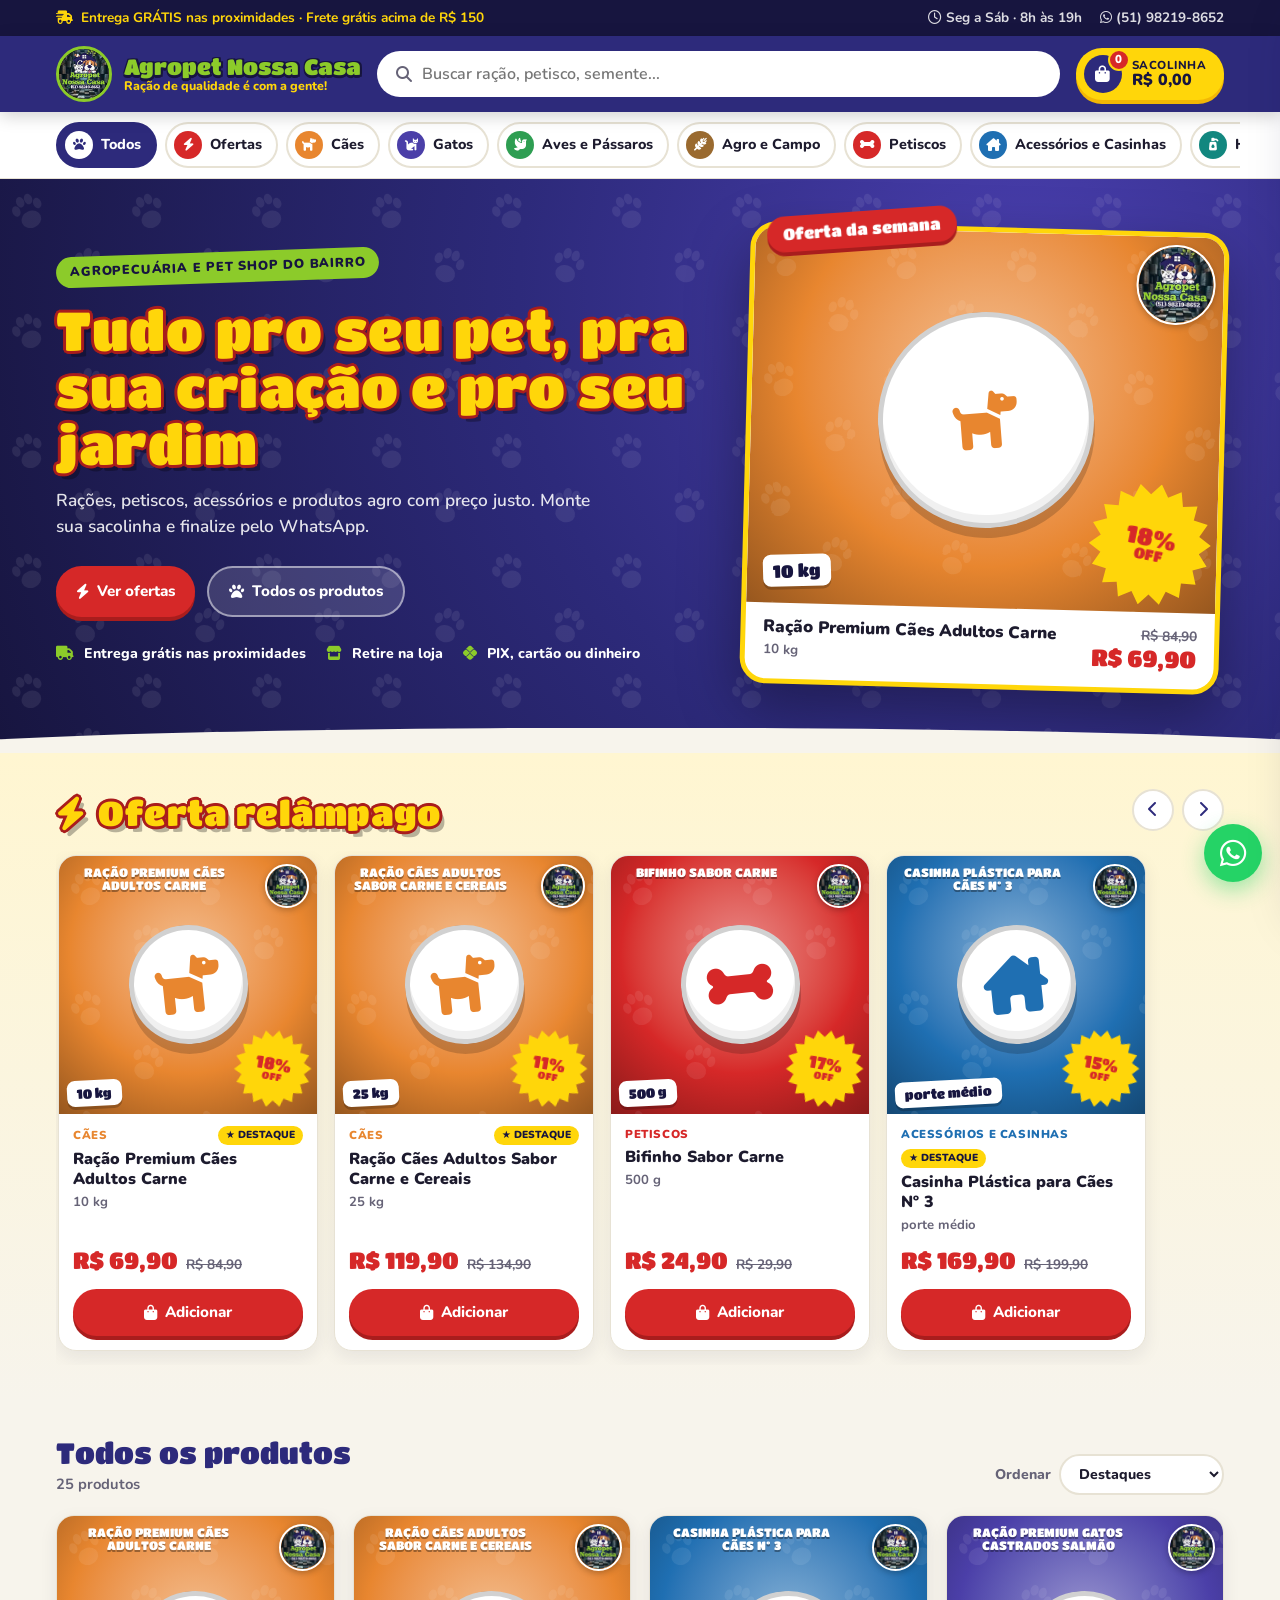
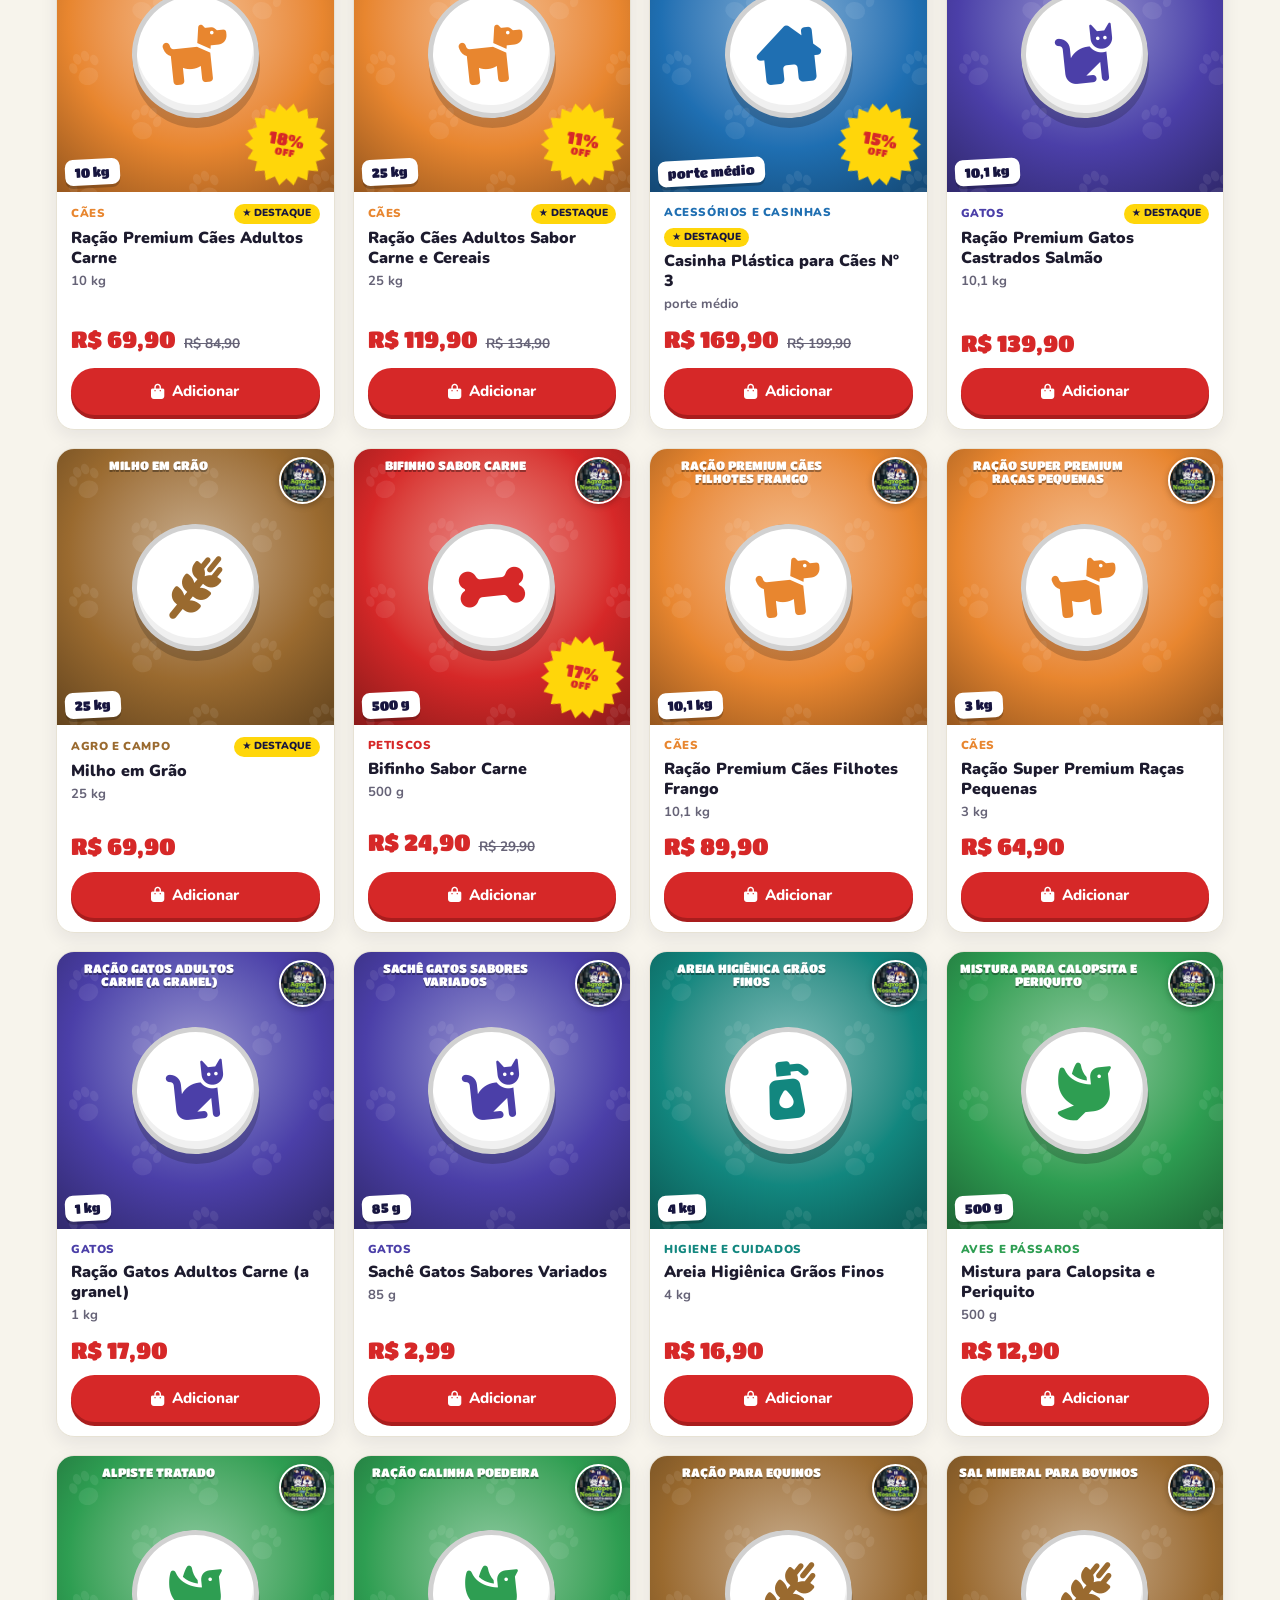
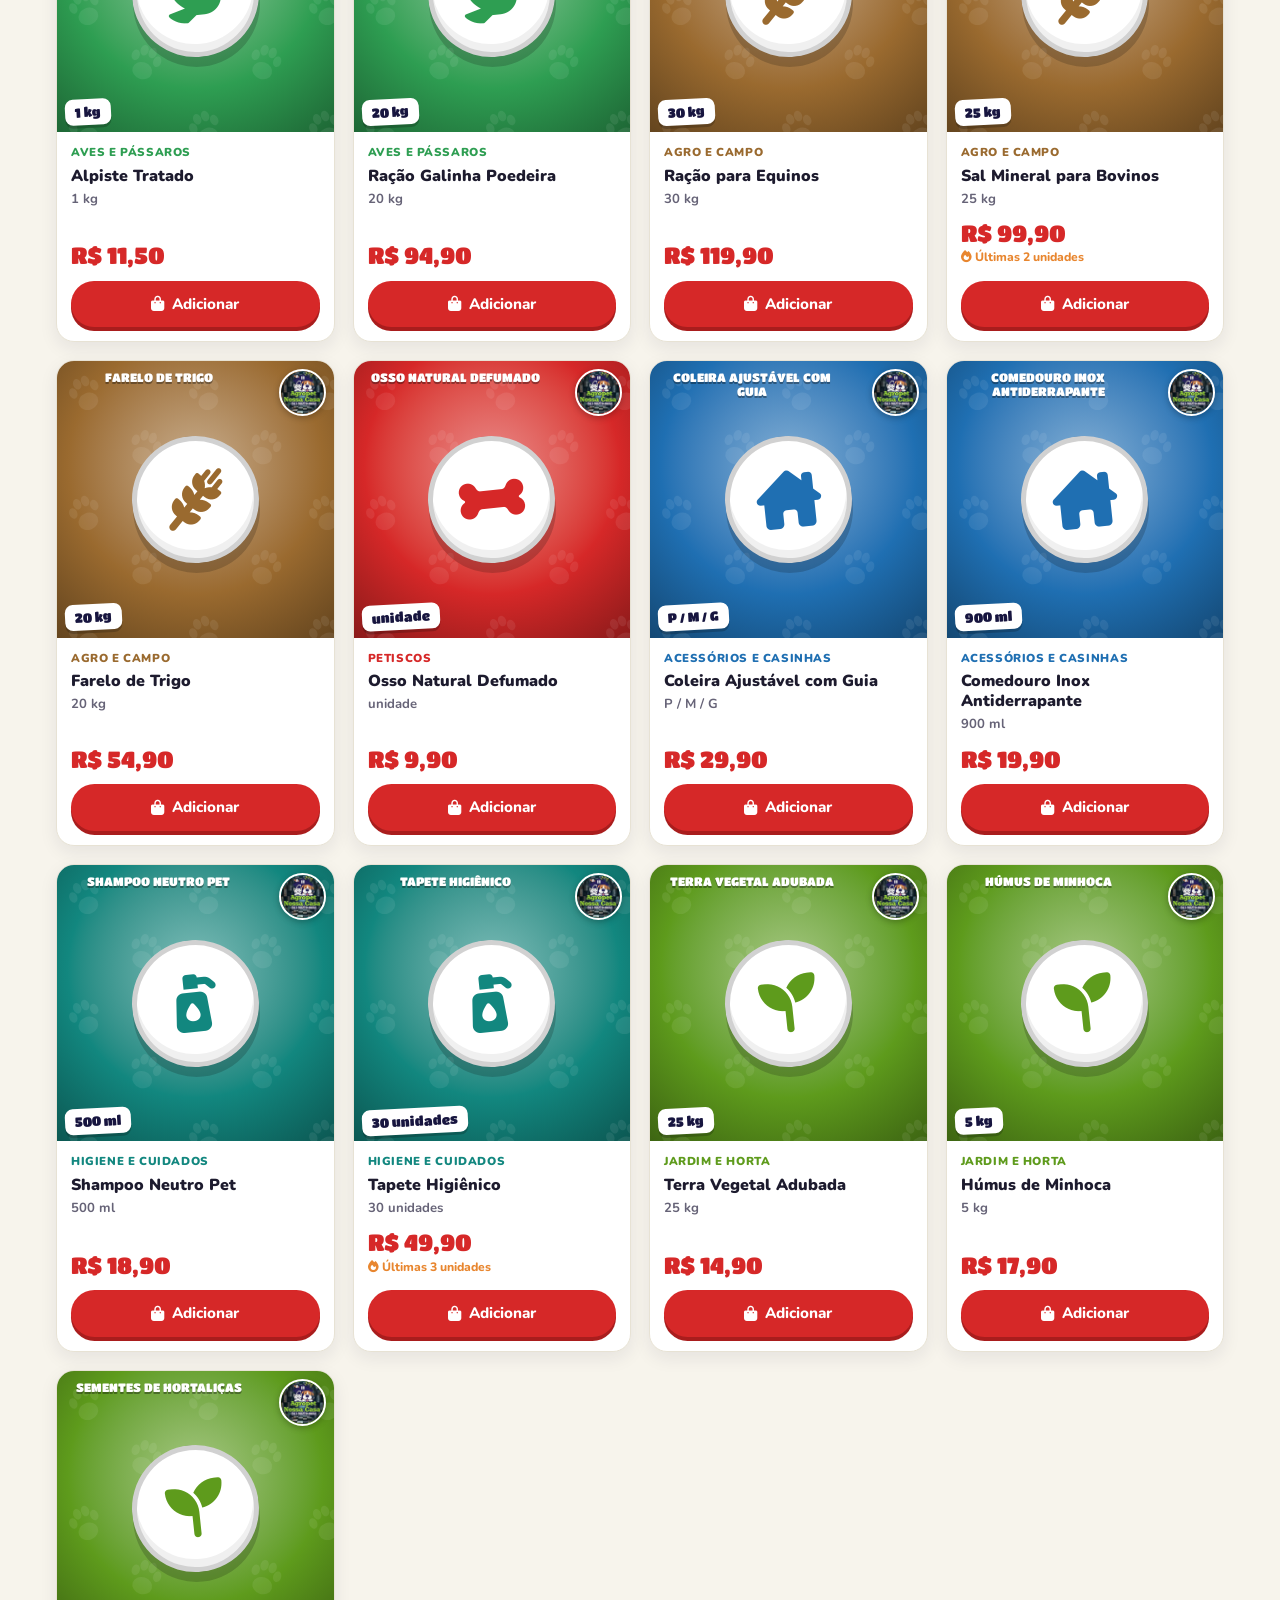
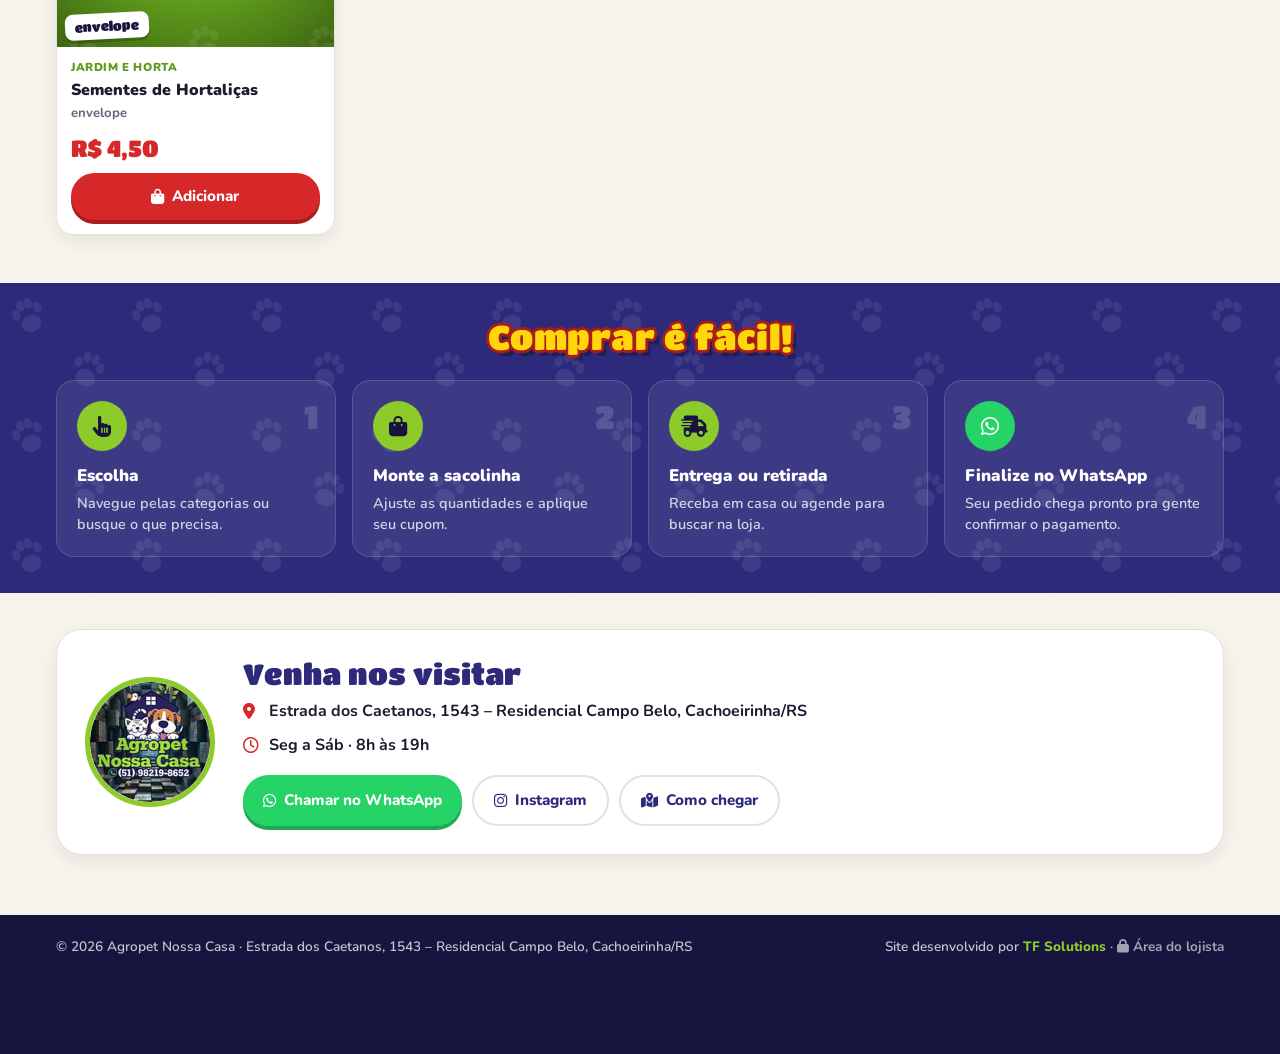
==== index.html @ 047bada5 "Catálogo Agropet Nossa Casa" ====
<!DOCTYPE html>
<html lang="pt-BR">

<head>
    <meta charset="UTF-8" />
    <meta name="viewport" content="width=device-width, initial-scale=1.0" />
    <meta name="description" content="Agropet Nossa Casa — rações, petiscos, acessórios, produtos agro e jardim em Cachoeirinha/RS. Monte sua sacolinha e finalize pelo WhatsApp." />
    <meta name="theme-color" content="#2D2A7B" />
    <title>Agropet Nossa Casa</title>
    <link rel="icon" href="assets/logo-agropet.webp" type="image/webp" />
    <link rel="preconnect" href="https://fonts.googleapis.com">
    <link rel="preconnect" href="https://fonts.gstatic.com" crossorigin>
    <link href="https://fonts.googleapis.com/css2?family=Titan+One&family=Nunito:wght@400;600;700;800;900&display=swap" rel="stylesheet">
    <link rel="stylesheet" href="https://cdnjs.cloudflare.com/ajax/libs/font-awesome/6.5.1/css/all.min.css">
    <link rel="stylesheet" href="style.css" />
</head>

<body>
    <!-- Faixa de aviso (editável no painel) -->
    <div class="topbar">
        <div class="container topbar-inner">
            <span class="topbar-aviso"><i class="fa-solid fa-truck-fast" aria-hidden="true"></i> <span id="aviso-topo"></span></span>
            <span class="topbar-info">
                <span><i class="fa-regular fa-clock" aria-hidden="true"></i> <span id="horario-topo"></span></span>
                <a id="whats-topo" href="#" target="_blank" rel="noopener"><i class="fa-brands fa-whatsapp" aria-hidden="true"></i> <span id="telefone-topo"></span></a>
            </span>
        </div>
    </div>

    <header class="header">
        <div class="container header-inner">
            <a href="#inicio" class="marca" aria-label="Início">
                <img id="logo-img" src="assets/logo-agropet.webp" alt="Agropet Nossa Casa" width="56" height="56">
                <span class="marca-texto">
                    <strong id="nome-loja">Agropet Nossa Casa</strong>
                    <small id="slogan-loja"></small>
                </span>
            </a>

            <label class="busca" role="search">
                <i class="fa-solid fa-magnifying-glass" aria-hidden="true"></i>
                <input id="busca-input" type="search" placeholder="Buscar ração, petisco, semente..." aria-label="Buscar produto" autocomplete="off">
            </label>

            <button class="btn-sacolinha" id="btn-abrir-sacolinha" type="button" aria-label="Abrir sacolinha">
                <span class="btn-sacolinha-icone">
                    <i class="fa-solid fa-bag-shopping" aria-hidden="true"></i>
                    <span class="badge" id="badge-sacolinha">0</span>
                </span>
                <span class="btn-sacolinha-texto">
                    <small>Sacolinha</small>
                    <strong id="total-header">R$ 0,00</strong>
                </span>
            </button>
        </div>
    </header>

    <nav class="categorias" aria-label="Categorias">
        <div class="container categorias-inner" id="categorias-bar"></div>
    </nav>

    <main>
        <!-- HERO no estilo das postagens -->
        <section class="hero" id="inicio">
            <div class="container hero-inner">
                <div class="hero-texto">
                    <span class="hero-tag" id="hero-tag"></span>
                    <h1 class="titulo-post" id="hero-titulo"></h1>
                    <p class="hero-sub" id="hero-sub"></p>
                    <div class="hero-botoes">
                        <a href="#ofertas" class="btn btn-vermelho"><i class="fa-solid fa-bolt" aria-hidden="true"></i> Ver ofertas</a>
                        <a href="#produtos" class="btn btn-claro"><i class="fa-solid fa-paw" aria-hidden="true"></i> Todos os produtos</a>
                    </div>
                    <ul class="hero-selos">
                        <li><i class="fa-solid fa-truck" aria-hidden="true"></i> Entrega grátis nas proximidades</li>
                        <li><i class="fa-solid fa-store" aria-hidden="true"></i> Retire na loja</li>
                        <li><i class="fa-brands fa-pix" aria-hidden="true"></i> PIX, cartão ou dinheiro</li>
                    </ul>
                </div>
                <div class="hero-destaque" id="hero-destaque"><!-- oferta da semana --></div>
            </div>
        </section>

        <!-- OFERTAS -->
        <section class="secao secao-ofertas" id="ofertas" hidden>
            <div class="container">
                <div class="secao-topo">
                    <h2 class="titulo-post titulo-post--sm"><i class="fa-solid fa-bolt" aria-hidden="true"></i> Oferta relâmpago</h2>
                    <div class="carrossel-setas">
                        <button type="button" class="seta" data-dir="-1" aria-label="Anterior"><i class="fa-solid fa-chevron-left"></i></button>
                        <button type="button" class="seta" data-dir="1" aria-label="Próximo"><i class="fa-solid fa-chevron-right"></i></button>
                    </div>
                </div>
                <div class="carrossel" id="carrossel-ofertas"></div>
            </div>
        </section>

        <!-- PRODUTOS -->
        <section class="secao" id="produtos">
            <div class="container">
                <div class="secao-topo">
                    <div>
                        <h2 class="secao-titulo" id="titulo-lista">Todos os produtos</h2>
                        <p class="secao-sub" id="contador-produtos"></p>
                    </div>
                    <label class="ordenar">
                        <span>Ordenar</span>
                        <select id="ordenar-select">
                            <option value="destaque">Destaques</option>
                            <option value="menor">Menor preço</option>
                            <option value="maior">Maior preço</option>
                            <option value="ofertas">Ofertas primeiro</option>
                            <option value="nome">Nome (A-Z)</option>
                        </select>
                    </label>
                </div>
                <div class="grade-produtos" id="grade-produtos"></div>
            </div>
        </section>

        <!-- COMO COMPRAR -->
        <section class="secao secao-como">
            <div class="container">
                <h2 class="titulo-post titulo-post--sm titulo-centro">Comprar é fácil!</h2>
                <ol class="passos">
                    <li><span class="passo-icone"><i class="fa-solid fa-hand-pointer"></i></span><strong>Escolha</strong><p>Navegue pelas categorias ou busque o que precisa.</p></li>
                    <li><span class="passo-icone"><i class="fa-solid fa-bag-shopping"></i></span><strong>Monte a sacolinha</strong><p>Ajuste as quantidades e aplique seu cupom.</p></li>
                    <li><span class="passo-icone"><i class="fa-solid fa-truck-fast"></i></span><strong>Entrega ou retirada</strong><p>Receba em casa ou agende para buscar na loja.</p></li>
                    <li><span class="passo-icone passo-icone--whats"><i class="fa-brands fa-whatsapp"></i></span><strong>Finalize no WhatsApp</strong><p>Seu pedido chega pronto pra gente confirmar o pagamento.</p></li>
                </ol>
            </div>
        </section>

        <!-- LOJA / CONTATO -->
        <section class="secao secao-loja" id="loja">
            <div class="container loja-inner">
                <div class="loja-card">
                    <img src="assets/logo-agropet.webp" alt="" class="loja-logo" id="loja-logo">
                    <div>
                        <h2 class="secao-titulo">Venha nos visitar</h2>
                        <p class="loja-linha"><i class="fa-solid fa-location-dot"></i> <span id="loja-endereco"></span></p>
                        <p class="loja-linha"><i class="fa-regular fa-clock"></i> <span id="loja-horario"></span></p>
                        <div class="loja-botoes">
                            <a class="btn btn-verde" id="loja-whats" href="#" target="_blank" rel="noopener"><i class="fa-brands fa-whatsapp"></i> Chamar no WhatsApp</a>
                            <a class="btn btn-contorno" id="loja-insta" href="#" target="_blank" rel="noopener"><i class="fa-brands fa-instagram"></i> Instagram</a>
                            <a class="btn btn-contorno" id="loja-mapa" href="#" target="_blank" rel="noopener"><i class="fa-solid fa-map-location-dot"></i> Como chegar</a>
                        </div>
                    </div>
                </div>
            </div>
        </section>
    </main>

    <footer class="rodape">
        <div class="container rodape-inner">
            <p id="rodape-copy"></p>
            <p class="rodape-credito">Site desenvolvido por <a id="credito-tf" href="#" target="_blank" rel="noopener">TF Solutions</a> · <a href="admin.html" class="link-admin"><i class="fa-solid fa-lock"></i> Área do lojista</a></p>
        </div>
    </footer>

    <!-- Botão flutuante do WhatsApp -->
    <a class="whats-flutuante" id="whats-flutuante" href="#" target="_blank" rel="noopener" aria-label="Falar no WhatsApp"><i class="fa-brands fa-whatsapp"></i></a>

    <!-- Barra inferior (celular) -->
    <div class="barra-sacolinha" id="barra-sacolinha" aria-live="polite">
        <div>
            <small id="barra-qtd">0 itens</small>
            <strong id="barra-total">R$ 0,00</strong>
        </div>
        <button type="button" class="btn btn-amarelo" id="barra-abrir"><i class="fa-solid fa-bag-shopping"></i> Ver sacolinha</button>
    </div>

    <!-- Aviso rápido -->
    <div class="toast" id="toast" role="status"></div>

    <!-- ═══════════ SACOLINHA ═══════════ -->
    <div class="fundo-escuro" id="fundo-sacolinha"></div>
    <aside class="sacolinha" id="sacolinha" aria-label="Sacolinha" aria-hidden="true">
        <div class="sacolinha-topo">
            <h3><i class="fa-solid fa-bag-shopping"></i> Minha sacolinha</h3>
            <button type="button" class="btn-fechar" id="btn-fechar-sacolinha" aria-label="Fechar">&times;</button>
        </div>

        <ol class="etapas" id="etapas">
            <li data-etapa="1" class="ativa"><span>1</span><small>Itens</small></li>
            <li data-etapa="2"><span>2</span><small>Entrega</small></li>
            <li data-etapa="3"><span>3</span><small>Pagar</small></li>
            <li data-etapa="4"><span>4</span><small>Dados</small></li>
            <li data-etapa="5"><span>5</span><small>Resumo</small></li>
        </ol>

        <div class="sacolinha-corpo" id="sacolinha-corpo">
            <!-- 1. ITENS -->
            <section class="etapa" data-etapa="1">
                <div id="lista-itens"></div>
                <div class="cupom">
                    <div class="cupom-linha">
                        <input type="text" id="cupom-input" placeholder="Tem cupom de desconto?" autocomplete="off">
                        <button type="button" class="btn btn-indigo btn-sm" id="cupom-btn">Aplicar</button>
                    </div>
                    <p class="cupom-msg" id="cupom-msg"></p>
                </div>
            </section>

            <!-- 2. ENTREGA OU RETIRADA -->
            <section class="etapa" data-etapa="2" hidden>
                <h4 class="etapa-titulo">Como você quer receber?</h4>
                <div class="opcoes-entrega" role="radiogroup">
                    <button type="button" class="opcao-entrega ativa" data-tipo="entrega" role="radio" aria-checked="true">
                        <i class="fa-solid fa-truck-fast"></i><strong>Entrega</strong><small>Levamos até você</small>
                    </button>
                    <button type="button" class="opcao-entrega" data-tipo="retirada" role="radio" aria-checked="false">
                        <i class="fa-solid fa-store"></i><strong>Retirada</strong><small>Busque na loja</small>
                    </button>
                </div>

                <div id="form-entrega">
                    <div class="campo">
                        <label for="ent-bairro">Bairro</label>
                        <select id="ent-bairro"></select>
                        <p class="campo-ajuda" id="ent-taxa-info"></p>
                    </div>
                    <div class="campo-linha">
                        <div class="campo campo--grande">
                            <label for="ent-rua">Rua / Avenida</label>
                            <input type="text" id="ent-rua" placeholder="Ex.: Estrada dos Caetanos" autocomplete="address-line1">
                        </div>
                        <div class="campo">
                            <label for="ent-numero">Número</label>
                            <input type="text" id="ent-numero" placeholder="Nº" inputmode="numeric">
                        </div>
                    </div>
                    <div class="campo">
                        <label for="ent-complemento">Complemento <em>(opcional)</em></label>
                        <input type="text" id="ent-complemento" placeholder="Casa, apto, bloco...">
                    </div>
                    <div class="campo">
                        <label for="ent-referencia">Ponto de referência <em>(opcional)</em></label>
                        <input type="text" id="ent-referencia" placeholder="Ex.: perto do mercado">
                    </div>
                    <div class="aviso aviso--info" id="frete-gratis-info"></div>
                </div>

                <div id="form-retirada" hidden>
                    <div class="aviso aviso--loja">
                        <i class="fa-solid fa-location-dot"></i>
                        <div><strong>Retire em:</strong><br><span id="ret-endereco"></span></div>
                    </div>
                    <div class="campo-linha">
                        <div class="campo campo--grande">
                            <label for="ret-data">Dia</label>
                            <input type="date" id="ret-data">
                        </div>
                        <div class="campo campo--grande">
                            <label for="ret-hora">Horário</label>
                            <select id="ret-hora"></select>
                        </div>
                    </div>
                    <p class="campo-ajuda" id="ret-dias-info"></p>
                </div>
            </section>

            <!-- 3. PAGAMENTO -->
            <section class="etapa" data-etapa="3" hidden>
                <h4 class="etapa-titulo">Como prefere pagar?</h4>
                <div class="opcoes-pagamento" id="opcoes-pagamento"></div>
                <div class="campo" id="troco-campo" hidden>
                    <label for="troco-input">Precisa de troco para quanto?</label>
                    <input type="number" id="troco-input" min="0" step="1" placeholder="Ex.: 100 (deixe vazio se não precisar)">
                </div>
                <div class="aviso aviso--whats">
                    <i class="fa-brands fa-whatsapp"></i>
                    <p id="aviso-pagamento"></p>
                </div>
                <div class="campo">
                    <label for="obs-input">Observações <em>(opcional)</em></label>
                    <textarea id="obs-input" rows="2" placeholder="Ex.: sabor do sachê, tamanho da coleira..."></textarea>
                </div>
            </section>

            <!-- 4. DADOS -->
            <section class="etapa" data-etapa="4" hidden>
                <h4 class="etapa-titulo">Seus dados</h4>
                <div class="campo">
                    <label for="cli-nome">Nome completo</label>
                    <input type="text" id="cli-nome" placeholder="Nome e sobrenome" autocomplete="name">
                </div>
                <div class="campo">
                    <label for="cli-telefone">WhatsApp</label>
                    <input type="tel" id="cli-telefone" placeholder="(51) 99999-9999" maxlength="15" autocomplete="tel">
                </div>
                <p class="campo-ajuda"><i class="fa-solid fa-shield-halved"></i> Usamos seus dados só para confirmar o pedido.</p>
            </section>

            <!-- 5. RESUMO -->
            <section class="etapa" data-etapa="5" hidden>
                <h4 class="etapa-titulo">Confira seu pedido</h4>
                <div id="resumo"></div>
            </section>

            <!-- SUCESSO -->
            <section class="etapa etapa-sucesso" data-etapa="ok" hidden>
                <div class="sucesso">
                    <div class="sucesso-icone"><i class="fa-brands fa-whatsapp"></i></div>
                    <h4>Quase lá!</h4>
                    <p>Abrimos o WhatsApp da loja com o seu pedido. É só <strong>tocar em enviar</strong> na conversa para confirmar o pagamento.</p>
                    <div class="sucesso-codigo"><small>Código do pedido</small><strong id="sucesso-codigo">—</strong></div>
                    <a class="btn btn-verde btn-bloco" id="sucesso-whats" href="#" target="_blank" rel="noopener"><i class="fa-brands fa-whatsapp"></i> Abrir o WhatsApp de novo</a>
                    <button type="button" class="btn btn-contorno btn-bloco" id="btn-novo-pedido">Fazer outro pedido</button>
                </div>
            </section>
        </div>

        <div class="sacolinha-rodape" id="sacolinha-rodape">
            <div class="totais" id="totais">
                <div class="linha"><span>Subtotal</span><span id="t-subtotal">R$ 0,00</span></div>
                <div class="linha linha-desconto" id="t-desconto-linha" hidden><span>Desconto</span><span id="t-desconto">- R$ 0,00</span></div>
                <div class="linha" id="t-entrega-linha" hidden><span>Entrega</span><span id="t-entrega">—</span></div>
                <div class="linha linha-total"><span>Total</span><span id="t-total">R$ 0,00</span></div>
            </div>
            <div class="nav-etapas">
                <button type="button" class="btn btn-contorno" id="btn-voltar" hidden><i class="fa-solid fa-arrow-left"></i> Voltar</button>
                <button type="button" class="btn btn-vermelho btn-cresce" id="btn-avancar">Continuar <i class="fa-solid fa-arrow-right"></i></button>
                <button type="button" class="btn btn-verde btn-cresce" id="btn-finalizar" hidden><i class="fa-brands fa-whatsapp"></i> Finalizar no WhatsApp</button>
            </div>
        </div>
    </aside>

    <!-- ═══════════ DETALHE DO PRODUTO ═══════════ -->
    <div class="fundo-escuro" id="fundo-detalhe"></div>
    <div class="modal-detalhe" id="modal-detalhe" role="dialog" aria-modal="true" aria-labelledby="det-nome" hidden>
        <button type="button" class="btn-fechar btn-fechar--flutuante" id="btn-fechar-detalhe" aria-label="Fechar">&times;</button>
        <div class="det-arte" id="det-arte"></div>
        <div class="det-info">
            <p class="det-cat" id="det-cat"></p>
            <h3 id="det-nome"></h3>
            <p class="det-unidade" id="det-unidade"></p>
            <p class="det-desc" id="det-desc"></p>
            <p class="det-estoque" id="det-estoque"></p>
            <div class="det-preco" id="det-preco"></div>
            <div class="det-acoes">
                <div class="qtd-seletor">
                    <button type="button" id="det-menos" aria-label="Diminuir">−</button>
                    <span id="det-qtd">1</span>
                    <button type="button" id="det-mais" aria-label="Aumentar">+</button>
                </div>
                <button type="button" class="btn btn-vermelho btn-cresce" id="det-adicionar"><i class="fa-solid fa-bag-shopping"></i> Colocar na sacolinha</button>
            </div>
            <p class="det-codigo" id="det-codigo"></p>
        </div>
    </div>

    <script src="dados.js"></script>
    <script src="script.js"></script>
</body>

</html>
---- style.css ----
/* ─────────────────────────────────────────────────────────────────────────────
   AGROPET NOSSA CASA — VITRINE
   Cores tiradas do logo: casinha índigo, letreiro verde-limão, cachorro
   laranja, e o amarelo/vermelho das artes de oferta do Instagram.
   ───────────────────────────────────────────────────────────────────────────── */
:root {
    --indigo: #2D2A7B;
    --indigo-900: #17153F;
    --indigo-700: #231F63;
    --lime: #8CCB2A;
    --lime-700: #5E9B1C;
    --yellow: #FFD60A;
    --yellow-700: #F2B705;
    --red: #D62828;
    --red-700: #A91D1D;
    --orange: #E8862F;
    --whats: #25D366;
    --whats-700: #1DA851;

    --ink: #1D1B2E;
    --muted: #666377;
    --bg: #F7F4EC;
    --card: #FFFFFF;
    --line: #E7E2D4;

    --radius: 18px;
    --radius-sm: 12px;
    --shadow: 0 6px 18px rgba(23, 21, 63, .08);
    --shadow-lg: 0 18px 50px rgba(23, 21, 63, .22);

    --font-titulo: "Titan One", "Arial Black", system-ui, sans-serif;
    --font: "Nunito", system-ui, -apple-system, "Segoe UI", sans-serif;

    --patinhas: url("data:image/svg+xml;utf8,<svg xmlns='http://www.w3.org/2000/svg' width='120' height='120' viewBox='0 0 120 120'><g fill='white' fill-opacity='0.08'><g transform='translate(28 32) rotate(-22)'><ellipse cx='0' cy='9' rx='10' ry='8.5'/><ellipse cx='-11' cy='-4' rx='4' ry='5.4'/><ellipse cx='-4' cy='-11' rx='4' ry='5.4'/><ellipse cx='4.5' cy='-11' rx='4' ry='5.4'/><ellipse cx='11.5' cy='-4' rx='4' ry='5.4'/></g><g transform='translate(88 86) rotate(18)'><ellipse cx='0' cy='9' rx='10' ry='8.5'/><ellipse cx='-11' cy='-4' rx='4' ry='5.4'/><ellipse cx='-4' cy='-11' rx='4' ry='5.4'/><ellipse cx='4.5' cy='-11' rx='4' ry='5.4'/><ellipse cx='11.5' cy='-4' rx='4' ry='5.4'/></g></g></svg>");
    --estrela: polygon(50.0% 0.0%, 57.1% 9.6%, 67.1% 3.0%, 70.5% 14.5%, 82.1% 11.7%, 81.4% 23.6%, 93.3% 25.0%, 88.5% 36.0%, 99.2% 41.3%, 91.0% 50.0%, 99.2% 58.7%, 88.5% 64.0%, 93.3% 75.0%, 81.4% 76.4%, 82.1% 88.3%, 70.5% 85.5%, 67.1% 97.0%, 57.1% 90.4%, 50.0% 100.0%, 42.9% 90.4%, 32.9% 97.0%, 29.5% 85.5%, 17.9% 88.3%, 18.6% 76.4%, 6.7% 75.0%, 11.5% 64.0%, 0.8% 58.7%, 9.0% 50.0%, 0.8% 41.3%, 11.5% 36.0%, 6.7% 25.0%, 18.6% 23.6%, 17.9% 11.7%, 29.5% 14.5%, 32.9% 3.0%, 42.9% 9.6%);
}

* { box-sizing: border-box; margin: 0; padding: 0; }
html { scroll-behavior: smooth; scroll-padding-top: 150px; }
body {
    font-family: var(--font);
    color: var(--ink);
    background: var(--bg);
    line-height: 1.5;
    -webkit-font-smoothing: antialiased;
    overflow-x: hidden;
}
body.travado { overflow: hidden; }
img { max-width: 100%; display: block; }
a { color: inherit; }
button, input, select, textarea { font: inherit; color: inherit; }
button { cursor: pointer; }
[hidden] { display: none !important; }
:focus-visible { outline: 3px solid var(--yellow); outline-offset: 2px; }

.container { width: 100%; max-width: 1200px; margin: 0 auto; padding: 0 16px; }

/* ─── TÍTULO NO ESTILO DAS POSTAGENS ─────────────────────────────────────── */
.titulo-post {
    font-family: var(--font-titulo);
    font-weight: 400;
    color: var(--yellow);
    letter-spacing: .5px;
    line-height: 1.05;
    text-shadow:
        -2px -2px 0 var(--red-700), 2px -2px 0 var(--red-700),
        -2px 2px 0 var(--red-700), 2px 2px 0 var(--red-700),
        0 3px 0 var(--red-700), 3px 0 0 var(--red-700), -3px 0 0 var(--red-700), 0 -3px 0 var(--red-700),
        5px 6px 0 rgba(0, 0, 0, .28);
}
.titulo-post--sm { font-size: clamp(1.5rem, 3.2vw, 2.1rem); }
.titulo-post i { margin-right: 4px; }
.titulo-centro { text-align: center; }

/* ─── BOTÕES ─────────────────────────────────────────────────────────────── */
.btn {
    display: inline-flex; align-items: center; justify-content: center; gap: 8px;
    border: 0; border-radius: 999px;
    padding: 12px 20px;
    font-weight: 800; font-size: .95rem; text-decoration: none;
    transition: transform .15s ease, box-shadow .15s ease, background .15s ease;
    white-space: nowrap;
}
.btn:active { transform: scale(.97); }
.btn:disabled { opacity: .5; cursor: not-allowed; }
.btn-sm { padding: 9px 14px; font-size: .88rem; }
.btn-bloco { width: 100%; }
.btn-cresce { flex: 1; }
.btn-vermelho { background: var(--red); color: #fff; box-shadow: 0 4px 0 var(--red-700); }
.btn-vermelho:hover { background: #E23434; }
.btn-verde { background: var(--whats); color: #fff; box-shadow: 0 4px 0 var(--whats-700); }
.btn-verde:hover { background: #2FE072; }
.btn-amarelo { background: var(--yellow); color: var(--indigo-900); box-shadow: 0 4px 0 var(--yellow-700); }
.btn-indigo { background: var(--indigo); color: #fff; }
.btn-claro { background: rgba(255, 255, 255, .14); color: #fff; border: 2px solid rgba(255, 255, 255, .5); }
.btn-claro:hover { background: rgba(255, 255, 255, .24); }
.btn-contorno { background: #fff; color: var(--indigo); border: 2px solid var(--line); }
.btn-contorno:hover { border-color: var(--indigo); }

/* ─── TOPBAR ─────────────────────────────────────────────────────────────── */
.topbar { background: var(--indigo-900); color: #fff; font-size: .85rem; font-weight: 700; }
.topbar-inner { display: flex; align-items: center; justify-content: space-between; gap: 12px; min-height: 36px; }
.topbar-aviso { color: var(--yellow); }
.topbar-aviso i { margin-right: 4px; }
.topbar-info { display: flex; gap: 18px; color: rgba(255, 255, 255, .85); }
.topbar-info a { text-decoration: none; }
.topbar-info a:hover { color: var(--lime); }

/* ─── HEADER ─────────────────────────────────────────────────────────────── */
.header { background: var(--indigo); position: sticky; top: 0; z-index: 40; box-shadow: 0 4px 16px rgba(0, 0, 0, .18); }
.header-inner { display: flex; align-items: center; gap: 16px; min-height: 76px; }
.marca { display: flex; align-items: center; gap: 12px; text-decoration: none; flex-shrink: 0; }
.marca img { width: 56px; height: 56px; border-radius: 50%; border: 3px solid var(--lime); background: #111; object-fit: cover; }
.marca-texto { display: flex; flex-direction: column; line-height: 1.1; }
.marca-texto strong {
    font-family: var(--font-titulo); font-weight: 400; font-size: 1.35rem; color: var(--lime);
    text-shadow: -1.5px -1.5px 0 var(--indigo-900), 1.5px -1.5px 0 var(--indigo-900), -1.5px 1.5px 0 var(--indigo-900), 1.5px 1.5px 0 var(--indigo-900), 0 3px 0 var(--indigo-900);
}
.marca-texto small { color: var(--yellow); font-weight: 800; font-size: .78rem; }

.busca {
    flex: 1; display: flex; align-items: center; gap: 10px;
    background: #fff; border-radius: 999px; padding: 0 16px; height: 46px;
    border: 3px solid transparent; transition: border-color .15s;
}
.busca:focus-within { border-color: var(--lime); }
.busca i { color: var(--muted); }
.busca input { border: 0; outline: 0; flex: 1; min-width: 0; background: transparent; font-weight: 600; }

.btn-sacolinha {
    display: flex; align-items: center; gap: 10px;
    background: var(--yellow); color: var(--indigo-900);
    border: 0; border-radius: 999px; padding: 7px 18px 7px 8px;
    box-shadow: 0 4px 0 var(--yellow-700); flex-shrink: 0;
}
.btn-sacolinha:active { transform: translateY(2px); box-shadow: 0 2px 0 var(--yellow-700); }
.btn-sacolinha-icone { position: relative; width: 38px; height: 38px; border-radius: 50%; background: var(--indigo); color: #fff; display: grid; place-items: center; font-size: 1.05rem; }
.badge { position: absolute; top: -6px; right: -8px; background: var(--red); color: #fff; font-size: .72rem; font-weight: 900; min-width: 22px; height: 22px; padding: 0 5px; border-radius: 999px; display: grid; place-items: center; border: 2px solid var(--yellow); }
.badge.pulo { animation: pulo .45s ease; }
@keyframes pulo { 0%, 100% { transform: scale(1); } 40% { transform: scale(1.45); } }
.btn-sacolinha-texto { display: flex; flex-direction: column; line-height: 1.1; text-align: left; }
.btn-sacolinha-texto small { font-weight: 800; font-size: .72rem; text-transform: uppercase; letter-spacing: .5px; }
.btn-sacolinha-texto strong { font-weight: 900; font-size: 1rem; }

/* ─── CATEGORIAS ─────────────────────────────────────────────────────────── */
.categorias { background: #fff; border-bottom: 1px solid var(--line); position: sticky; top: var(--altura-header, 76px); z-index: 30; }
.categorias-inner { display: flex; gap: 8px; overflow-x: auto; padding-top: 10px; padding-bottom: 10px; scrollbar-width: none; }
.categorias-inner::-webkit-scrollbar { display: none; }
.chip {
    --cor: var(--indigo);
    display: inline-flex; align-items: center; gap: 8px; flex-shrink: 0;
    border: 2px solid var(--line); background: #fff; border-radius: 999px;
    padding: 7px 14px 7px 7px; font-weight: 800; font-size: .9rem; color: var(--ink);
    transition: all .15s;
}
.chip-icone { width: 28px; height: 28px; border-radius: 50%; display: grid; place-items: center; background: var(--cor); color: #fff; font-size: .8rem; }
.chip:hover { border-color: var(--cor); }
.chip.ativo { background: var(--cor); border-color: var(--cor); color: #fff; }
.chip.ativo .chip-icone { background: #fff; color: var(--cor); }

/* ─── HERO ───────────────────────────────────────────────────────────────── */
.hero {
    background: var(--patinhas), radial-gradient(circle at 80% 20%, #4A3FB0 0%, var(--indigo) 45%, var(--indigo-900) 100%);
    color: #fff; position: relative; overflow: hidden;
}
.hero::after { content: ""; position: absolute; left: 0; right: 0; bottom: -1px; height: 26px; background: var(--bg); clip-path: ellipse(60% 100% at 50% 100%); }
.hero-inner { display: grid; grid-template-columns: 1.15fr .85fr; gap: 40px; align-items: center; padding-top: 48px; padding-bottom: 64px; }
.hero-tag { display: inline-block; background: var(--lime); color: var(--indigo-900); font-weight: 900; font-size: .8rem; text-transform: uppercase; letter-spacing: .8px; padding: 6px 14px; border-radius: 999px; transform: rotate(-2deg); }
.hero h1 { font-size: clamp(2rem, 5vw, 3.4rem); margin: 18px 0 16px; }
.hero-sub { font-size: 1.08rem; color: rgba(255, 255, 255, .88); max-width: 560px; font-weight: 600; }
.hero-botoes { display: flex; flex-wrap: wrap; gap: 12px; margin-top: 26px; }
.hero-selos { list-style: none; display: flex; flex-wrap: wrap; gap: 10px 20px; margin-top: 26px; font-weight: 800; font-size: .88rem; color: #fff; }
.hero-selos i { color: var(--lime); margin-right: 6px; }

.hero-destaque { position: relative; }
.post-destaque {
    background: #fff; color: var(--ink); border-radius: 26px; overflow: hidden;
    box-shadow: 0 24px 60px rgba(0, 0, 0, .35); transform: rotate(1.5deg);
    border: 5px solid var(--yellow); cursor: pointer; transition: transform .2s;
}
.post-destaque:hover { transform: rotate(0deg) scale(1.01); }
.post-destaque .arte { aspect-ratio: 5 / 4; }
.post-destaque-info { padding: 14px 18px 18px; display: flex; align-items: center; justify-content: space-between; gap: 10px; }
.post-destaque-info h3 { font-size: 1.05rem; font-weight: 900; line-height: 1.2; }
.post-destaque-info small { color: var(--muted); font-weight: 700; }
.post-destaque-rotulo { position: absolute; top: -16px; left: 22px; z-index: 3; background: var(--red); color: #fff; font-family: var(--font-titulo); font-size: 1rem; padding: 6px 16px; border-radius: 999px; transform: rotate(-4deg); box-shadow: 0 4px 0 var(--red-700); }

/* ─── ARTE DO PRODUTO (estilo post) ──────────────────────────────────────── */
.arte {
    --cor: var(--indigo);
    position: relative; overflow: hidden; aspect-ratio: 1 / 1;
    background:
        var(--patinhas),
        radial-gradient(circle at 50% 38%, color-mix(in srgb, var(--cor) 55%, white) 0%, var(--cor) 58%, color-mix(in srgb, var(--cor) 65%, black) 100%);
    display: grid; place-items: center;
}
.arte--foto { background: radial-gradient(circle at 50% 40%, #fff 0%, #F3F0E6 100%); }
.arte--foto img.arte-foto { width: 86%; height: 86%; object-fit: contain; }
.arte-icone {
    width: 46%; aspect-ratio: 1; border-radius: 50%;
    background: #fff; color: var(--cor);
    display: grid; place-items: center;
    font-size: clamp(2.2rem, 7vw, 3.6rem);
    border: 5px solid rgba(0, 0, 0, .18);
    box-shadow: 0 10px 0 rgba(0, 0, 0, .18), inset 0 -8px 0 rgba(0, 0, 0, .06);
    transform: rotate(-6deg);
}
.arte-logo { position: absolute; top: 8px; right: 8px; width: 17%; min-width: 30px; aspect-ratio: 1; border-radius: 50%; border: 2px solid #fff; object-fit: cover; box-shadow: 0 2px 6px rgba(0, 0, 0, .25); }
.arte-unidade {
    position: absolute; left: 8px; bottom: 8px;
    background: #fff; color: var(--indigo-900); font-family: var(--font-titulo); font-size: .82rem;
    padding: 3px 10px; border-radius: 8px; box-shadow: 0 3px 0 rgba(0, 0, 0, .2); transform: rotate(-3deg);
}
.arte-nome {
    position: absolute; left: 10px; right: 30%; top: 10px;
    font-family: var(--font-titulo); color: #fff; font-size: .78rem; line-height: 1.05; text-transform: uppercase;
    text-shadow: 0 2px 0 rgba(0, 0, 0, .35);
    display: -webkit-box; -webkit-line-clamp: 2; -webkit-box-orient: vertical; overflow: hidden;
}
.arte--foto .arte-nome { display: none; }
.estrela {
    position: absolute; right: 6px; bottom: 6px; width: 30%; min-width: 58px; aspect-ratio: 1;
    clip-path: var(--estrela); background: var(--yellow);
    display: grid; place-items: center; text-align: center;
    font-family: var(--font-titulo); color: var(--red); line-height: .95; font-size: clamp(.8rem, 2.2vw, 1.05rem);
    transform: rotate(10deg);
    filter: drop-shadow(0 3px 0 rgba(0, 0, 0, .25));
}
.estrela small { display: block; font-size: .62em; }
.post-destaque .estrela { width: 26%; font-size: 1.5rem; }
.post-destaque .arte-nome { display: none; }
.post-destaque .arte-unidade { font-size: 1.1rem; left: 16px; bottom: 16px; }

/* ─── SEÇÕES ─────────────────────────────────────────────────────────────── */
.secao { padding: 36px 0; }
.secao-topo { display: flex; align-items: flex-end; justify-content: space-between; gap: 16px; margin-bottom: 20px; flex-wrap: wrap; }
.secao-titulo { font-family: var(--font-titulo); font-weight: 400; font-size: clamp(1.4rem, 3vw, 1.8rem); color: var(--indigo); line-height: 1.1; }
.secao-sub { color: var(--muted); font-weight: 700; font-size: .92rem; margin-top: 4px; }

.secao-ofertas { background: linear-gradient(180deg, #FFF6D1 0%, var(--bg) 100%); }
.carrossel-setas { display: flex; gap: 8px; }
.seta { width: 42px; height: 42px; border-radius: 50%; border: 2px solid var(--line); background: #fff; color: var(--indigo); }
.seta:hover { border-color: var(--indigo); }
.carrossel { display: grid; grid-auto-flow: column; grid-auto-columns: minmax(230px, 260px); gap: 16px; overflow-x: auto; scroll-snap-type: x mandatory; padding: 4px 2px 14px; scrollbar-width: thin; }
.carrossel > * { scroll-snap-align: start; }

.ordenar { display: flex; align-items: center; gap: 8px; font-weight: 800; font-size: .88rem; color: var(--muted); }
.ordenar select { border: 2px solid var(--line); background: #fff; border-radius: 999px; padding: 8px 14px; font-weight: 800; color: var(--ink); }

/* ─── CARD DE PRODUTO ────────────────────────────────────────────────────── */
.grade-produtos { display: grid; grid-template-columns: repeat(auto-fill, minmax(230px, 1fr)); gap: 18px; }
.card {
    background: var(--card); border-radius: var(--radius); overflow: hidden;
    box-shadow: var(--shadow); display: flex; flex-direction: column;
    border: 1px solid var(--line); transition: transform .2s, box-shadow .2s;
    animation: surgir .35s ease both;
}
@keyframes surgir { from { opacity: 0; transform: translateY(10px); } to { opacity: 1; transform: none; } }
.card:hover { transform: translateY(-4px); box-shadow: var(--shadow-lg); }
.card-arte { cursor: pointer; border: 0; padding: 0; background: none; display: block; width: 100%; }
.card-topo { display: flex; flex-wrap: wrap; align-items: center; justify-content: space-between; gap: 6px; }
.card-selo-destaque { background: var(--yellow); color: var(--indigo-900); font-weight: 900; font-size: .64rem; padding: 2px 8px; border-radius: 999px; text-transform: uppercase; white-space: nowrap; }
.card-info { padding: 12px 14px 14px; display: flex; flex-direction: column; gap: 4px; flex: 1; }
.card-cat { font-size: .72rem; font-weight: 900; text-transform: uppercase; letter-spacing: .6px; }
.card-nome { font-weight: 900; font-size: 1rem; line-height: 1.25; cursor: pointer; }
.card-nome:hover { color: var(--indigo); }
.card-unidade { color: var(--muted); font-weight: 700; font-size: .82rem; }
.card-precos { margin-top: auto; padding-top: 8px; display: flex; align-items: baseline; gap: 8px; flex-wrap: wrap; }
.preco { font-family: var(--font-titulo); color: var(--red); font-size: 1.45rem; line-height: 1; }
.preco-antigo { color: var(--muted); text-decoration: line-through; font-weight: 700; font-size: .85rem; }
.card-estoque { font-size: .76rem; font-weight: 800; color: var(--orange); }
.card-acao { margin-top: 10px; }
.card-acao .btn { width: 100%; }
.card--esgotado .arte { filter: grayscale(.85); opacity: .75; }
.tag-esgotado { display: inline-block; background: var(--ink); color: #fff; font-weight: 900; font-size: .75rem; padding: 3px 10px; border-radius: 999px; }

.qtd-seletor { display: flex; align-items: center; justify-content: space-between; background: var(--indigo); color: #fff; border-radius: 999px; padding: 4px; min-width: 120px; }
.qtd-seletor button { width: 36px; height: 36px; border-radius: 50%; border: 0; background: rgba(255, 255, 255, .16); color: #fff; font-size: 1.2rem; font-weight: 900; }
.qtd-seletor button:hover { background: rgba(255, 255, 255, .28); }
.qtd-seletor span { font-weight: 900; min-width: 28px; text-align: center; }

.vazio { grid-column: 1 / -1; text-align: center; padding: 48px 16px; color: var(--muted); }
.vazio i { font-size: 2.6rem; color: var(--lime-700); margin-bottom: 10px; }
.vazio strong { display: block; color: var(--ink); font-size: 1.1rem; }

/* ─── COMO COMPRAR ───────────────────────────────────────────────────────── */
.secao-como { background: var(--patinhas), var(--indigo); color: #fff; margin-top: 12px; }
.passos { list-style: none; display: grid; grid-template-columns: repeat(4, 1fr); gap: 16px; margin-top: 26px; counter-reset: passo; }
.passos li { background: rgba(255, 255, 255, .08); border: 1px solid rgba(255, 255, 255, .14); border-radius: var(--radius); padding: 20px; position: relative; counter-increment: passo; }
.passos li::before { content: counter(passo); position: absolute; top: 12px; right: 16px; font-family: var(--font-titulo); font-size: 2rem; color: rgba(255, 255, 255, .15); }
.passo-icone { width: 50px; height: 50px; border-radius: 50%; display: grid; place-items: center; background: var(--lime); color: var(--indigo-900); font-size: 1.3rem; margin-bottom: 12px; }
.passo-icone--whats { background: var(--whats); color: #fff; }
.passos strong { display: block; font-size: 1.05rem; font-weight: 900; }
.passos p { color: rgba(255, 255, 255, .78); font-size: .9rem; font-weight: 600; margin-top: 4px; }

/* ─── LOJA ───────────────────────────────────────────────────────────────── */
.loja-card { background: #fff; border-radius: 26px; padding: 28px; display: flex; gap: 28px; align-items: center; box-shadow: var(--shadow); border: 1px solid var(--line); }
.loja-logo { width: 130px; height: 130px; border-radius: 50%; border: 5px solid var(--lime); flex-shrink: 0; object-fit: cover; }
.loja-linha { display: flex; gap: 10px; align-items: flex-start; font-weight: 700; margin-top: 10px; color: var(--ink); }
.loja-linha i { color: var(--red); margin-top: 4px; width: 16px; }
.loja-botoes { display: flex; flex-wrap: wrap; gap: 10px; margin-top: 18px; }

/* ─── RODAPÉ ─────────────────────────────────────────────────────────────── */
.rodape { background: var(--indigo-900); color: rgba(255, 255, 255, .75); font-size: .85rem; font-weight: 600; padding: 22px 0 96px; margin-top: 24px; }
.rodape-inner { display: flex; justify-content: space-between; gap: 10px; flex-wrap: wrap; }
.rodape a { color: var(--lime); text-decoration: none; font-weight: 800; }
.link-admin { color: rgba(255, 255, 255, .6) !important; font-weight: 700 !important; }

/* ─── WHATSAPP FLUTUANTE / BARRA INFERIOR / TOAST ────────────────────────── */
.whats-flutuante { position: fixed; right: 18px; bottom: 18px; z-index: 35; width: 58px; height: 58px; border-radius: 50%; background: var(--whats); color: #fff; display: grid; place-items: center; font-size: 1.9rem; box-shadow: 0 8px 22px rgba(37, 211, 102, .45); text-decoration: none; transition: transform .2s; }
.whats-flutuante:hover { transform: scale(1.08); }

.barra-sacolinha { display: none; }

.toast {
    position: fixed; left: 50%; bottom: 24px; z-index: 90;
    transform: translate(-50%, 140%); opacity: 0;
    background: var(--indigo-900); color: #fff; font-weight: 800; font-size: .92rem;
    padding: 12px 16px 12px 18px; border-radius: 999px; box-shadow: var(--shadow-lg);
    display: flex; align-items: center; gap: 12px; transition: transform .3s ease, opacity .3s ease; max-width: calc(100vw - 32px); pointer-events: none;
}
.toast.mostrar { transform: translate(-50%, 0); opacity: 1; pointer-events: auto; }
.toast i { color: var(--lime); }
.toast button { background: var(--yellow); color: var(--indigo-900); border: 0; border-radius: 999px; padding: 6px 12px; font-weight: 900; font-size: .82rem; flex-shrink: 0; }

/* ─── SACOLINHA (gaveta) ─────────────────────────────────────────────────── */
.fundo-escuro { position: fixed; inset: 0; background: rgba(23, 21, 63, .55); backdrop-filter: blur(2px); z-index: 60; opacity: 0; pointer-events: none; transition: opacity .25s; }
.fundo-escuro.mostrar { opacity: 1; pointer-events: auto; }
.sacolinha {
    position: fixed; top: 0; right: 0; bottom: 0; z-index: 70;
    width: 440px; max-width: 100%; background: var(--bg);
    display: flex; flex-direction: column;
    transform: translateX(105%); transition: transform .3s ease; box-shadow: var(--shadow-lg);
}
.sacolinha.aberta { transform: none; }
.sacolinha-topo { background: var(--indigo); color: #fff; display: flex; align-items: center; justify-content: space-between; padding: 16px 18px; }
.sacolinha-topo h3 { font-family: var(--font-titulo); font-weight: 400; font-size: 1.3rem; color: var(--yellow); }
.btn-fechar { width: 38px; height: 38px; border-radius: 50%; border: 0; background: rgba(255, 255, 255, .15); color: #fff; font-size: 1.6rem; line-height: 1; }
.btn-fechar:hover { background: rgba(255, 255, 255, .28); }

.etapas { list-style: none; display: flex; justify-content: space-between; padding: 12px 18px; background: #fff; border-bottom: 1px solid var(--line); position: relative; }
.etapas li { display: flex; flex-direction: column; align-items: center; gap: 3px; flex: 1; position: relative; color: var(--muted); }
.etapas li:not(:last-child)::after { content: ""; position: absolute; top: 14px; left: calc(50% + 18px); right: calc(-50% + 18px); height: 3px; border-radius: 3px; background: var(--line); }
.etapas li.feita:not(:last-child)::after { background: var(--lime); }
.etapas span { width: 28px; height: 28px; border-radius: 50%; display: grid; place-items: center; font-weight: 900; font-size: .85rem; background: var(--line); color: var(--muted); transition: all .2s; }
.etapas small { font-size: .7rem; font-weight: 800; }
.etapas li.ativa span { background: var(--red); color: #fff; transform: scale(1.12); }
.etapas li.ativa { color: var(--ink); }
.etapas li.feita span { background: var(--lime); color: var(--indigo-900); }
.etapas li.feita { cursor: pointer; }

.sacolinha-corpo { flex: 1; overflow-y: auto; padding: 16px 18px; }
.etapa-titulo { font-weight: 900; font-size: 1.1rem; margin-bottom: 12px; color: var(--indigo); }

.item { display: flex; gap: 12px; background: #fff; border-radius: var(--radius-sm); padding: 10px; border: 1px solid var(--line); margin-bottom: 10px; position: relative; }
.item .arte { width: 72px; height: 72px; flex-shrink: 0; border-radius: 10px; }
.item .arte-icone { width: 62%; font-size: 1.3rem; border-width: 3px; box-shadow: 0 4px 0 rgba(0, 0, 0, .18); }
.item .arte-logo, .item .arte-unidade, .item .arte-nome, .item .estrela { display: none; }
.item-info { flex: 1; min-width: 0; }
.item-nome { font-weight: 900; font-size: .92rem; line-height: 1.25; padding-right: 22px; }
.item-unidade { color: var(--muted); font-size: .78rem; font-weight: 700; }
.item-rodape { display: flex; align-items: center; justify-content: space-between; margin-top: 8px; gap: 8px; }
.item-rodape .qtd-seletor { min-width: 104px; padding: 3px; }
.item-rodape .qtd-seletor button { width: 30px; height: 30px; font-size: 1rem; }
.item-preco { font-weight: 900; color: var(--red); }
.item-remover { position: absolute; top: 6px; right: 6px; width: 26px; height: 26px; border-radius: 50%; border: 0; background: transparent; color: var(--muted); }
.item-remover:hover { background: #FDE8E8; color: var(--red); }

.sacola-vazia { text-align: center; padding: 40px 10px; color: var(--muted); }
.sacola-vazia i { font-size: 3rem; color: var(--line); margin-bottom: 12px; }
.sacola-vazia strong { display: block; color: var(--ink); font-size: 1.05rem; margin-bottom: 4px; }
.sacola-vazia .btn { margin-top: 16px; }

.cupom { margin-top: 10px; }
.cupom-linha { display: flex; gap: 8px; }
.cupom-linha input { flex: 1; min-width: 0; }
.cupom-msg { font-size: .82rem; font-weight: 800; margin-top: 6px; min-height: 1em; }
.cupom-msg.ok { color: var(--lime-700); }
.cupom-msg.erro { color: var(--red); }

.campo { display: flex; flex-direction: column; gap: 5px; margin-bottom: 12px; flex: 1; }
.campo--grande { flex: 2; }
.campo-linha { display: flex; gap: 10px; }
.campo label { font-weight: 800; font-size: .86rem; }
.campo label em { font-weight: 600; color: var(--muted); font-style: normal; }
input[type=text], input[type=tel], input[type=number], input[type=date], input[type=search]:not(#busca-input), select, textarea {
    width: 100%; border: 2px solid var(--line); background: #fff; border-radius: 12px; padding: 11px 12px; font-weight: 600; outline: none; transition: border-color .15s;
}
input:focus, select:focus, textarea:focus { border-color: var(--indigo); }
.campo input.erro, .campo select.erro { border-color: var(--red); background: #FFF5F5; }
.campo-ajuda { font-size: .8rem; color: var(--muted); font-weight: 700; }
.campo-ajuda.ok { color: var(--lime-700); }

.opcoes-entrega { display: grid; grid-template-columns: 1fr 1fr; gap: 10px; margin-bottom: 16px; }
.opcao-entrega { background: #fff; border: 2px solid var(--line); border-radius: var(--radius-sm); padding: 14px 10px; display: flex; flex-direction: column; align-items: center; gap: 2px; transition: all .15s; }
.opcao-entrega i { font-size: 1.4rem; color: var(--indigo); margin-bottom: 4px; }
.opcao-entrega small { color: var(--muted); font-weight: 700; font-size: .78rem; }
.opcao-entrega.ativa { border-color: var(--red); background: #FFF4F4; box-shadow: 0 0 0 3px rgba(214, 40, 40, .12); }
.opcao-entrega.ativa i { color: var(--red); }

.opcoes-pagamento { display: grid; grid-template-columns: 1fr 1fr; gap: 10px; margin-bottom: 14px; }
.opcao-pag { background: #fff; border: 2px solid var(--line); border-radius: var(--radius-sm); padding: 12px; display: flex; align-items: center; gap: 10px; font-weight: 800; font-size: .9rem; text-align: left; transition: all .15s; }
.opcao-pag i { font-size: 1.2rem; color: var(--indigo); width: 22px; text-align: center; }
.opcao-pag.ativa { border-color: var(--red); background: #FFF4F4; }
.opcao-pag.ativa i { color: var(--red); }

.aviso { display: flex; gap: 10px; align-items: flex-start; border-radius: var(--radius-sm); padding: 12px; font-size: .86rem; font-weight: 700; margin-bottom: 14px; }
.aviso i { font-size: 1.1rem; margin-top: 2px; }
.aviso--info { background: #EEF7E1; color: #3F6B10; }
.aviso--info:empty { display: none; }
.aviso--loja { background: #fff; border: 2px dashed var(--line); }
.aviso--loja i { color: var(--red); }
.aviso--whats { background: #E7F9EE; color: #146C3A; }
.aviso--whats i { color: var(--whats-700); }
.aviso--alerta { background: #FFF6D6; color: #7A5A00; }

.resumo-bloco { background: #fff; border: 1px solid var(--line); border-radius: var(--radius-sm); padding: 12px 14px; margin-bottom: 10px; }
.resumo-bloco h5 { font-size: .78rem; text-transform: uppercase; letter-spacing: .6px; color: var(--muted); font-weight: 900; margin-bottom: 6px; display: flex; justify-content: space-between; }
.resumo-bloco h5 button { background: none; border: 0; color: var(--indigo); font-weight: 900; font-size: .78rem; text-transform: none; letter-spacing: 0; }
.resumo-bloco p, .resumo-bloco li { font-weight: 700; font-size: .9rem; }
.resumo-bloco ul { list-style: none; }
.resumo-bloco li { display: flex; justify-content: space-between; gap: 10px; padding: 3px 0; }
.resumo-bloco li span:last-child { white-space: nowrap; }

.sacolinha-rodape { background: #fff; border-top: 1px solid var(--line); padding: 12px 18px 16px; }
.totais .linha { display: flex; justify-content: space-between; font-weight: 700; font-size: .9rem; color: var(--muted); padding: 2px 0; }
.totais .linha-desconto { color: var(--lime-700); }
.totais .linha-total { color: var(--ink); font-weight: 900; font-size: 1.15rem; margin-top: 4px; }
.totais .linha-total span:last-child { font-family: var(--font-titulo); color: var(--red); font-weight: 400; font-size: 1.35rem; }
.nav-etapas { display: flex; gap: 10px; margin-top: 10px; }

.sucesso { text-align: center; padding: 20px 6px; }
.sucesso-icone { width: 84px; height: 84px; margin: 0 auto 14px; border-radius: 50%; background: var(--whats); color: #fff; display: grid; place-items: center; font-size: 2.8rem; box-shadow: 0 0 0 10px #DDF7E6; animation: pulo .6s ease; }
.sucesso h4 { font-family: var(--font-titulo); font-weight: 400; font-size: 1.6rem; color: var(--indigo); }
.sucesso p { font-weight: 600; color: var(--muted); margin: 8px 0 16px; }
.sucesso-codigo { background: #fff; border: 2px dashed var(--indigo); border-radius: var(--radius-sm); padding: 12px; margin-bottom: 16px; }
.sucesso-codigo small { display: block; font-weight: 800; color: var(--muted); font-size: .75rem; text-transform: uppercase; }
.sucesso-codigo strong { font-family: var(--font-titulo); font-weight: 400; font-size: 1.7rem; color: var(--indigo); letter-spacing: 2px; }
.sucesso .btn + .btn { margin-top: 10px; }

/* ─── MODAL DE DETALHE ───────────────────────────────────────────────────── */
.modal-detalhe {
    position: fixed; z-index: 70; left: 50%; top: 50%; transform: translate(-50%, -50%);
    width: min(860px, calc(100vw - 32px)); max-height: calc(100vh - 32px); overflow: auto;
    background: #fff; border-radius: 26px; display: grid; grid-template-columns: 1fr 1fr; box-shadow: var(--shadow-lg);
    animation: surgirModal .25s ease;
}
@keyframes surgirModal { from { opacity: 0; transform: translate(-50%, -46%); } to { opacity: 1; transform: translate(-50%, -50%); } }
.btn-fechar--flutuante { position: absolute; top: 12px; right: 12px; z-index: 5; background: rgba(23, 21, 63, .55); }
.det-arte .arte { height: 100%; min-height: 320px; aspect-ratio: auto; }
.det-arte .arte-nome { display: none; }
.det-arte .arte-icone { width: 44%; }
.det-info { padding: 28px; display: flex; flex-direction: column; gap: 6px; }
.det-cat { font-weight: 900; text-transform: uppercase; font-size: .78rem; letter-spacing: .6px; }
.det-info h3 { font-size: 1.5rem; font-weight: 900; line-height: 1.2; }
.det-unidade { display: inline-block; align-self: flex-start; background: var(--bg); border-radius: 999px; padding: 3px 12px; font-weight: 800; font-size: .85rem; }
.det-desc { color: var(--muted); font-weight: 600; margin-top: 6px; }
.det-estoque { font-weight: 800; font-size: .86rem; color: var(--lime-700); }
.det-estoque.baixo { color: var(--orange); }
.det-preco { display: flex; align-items: baseline; gap: 10px; margin: 10px 0 6px; }
.det-preco .preco { font-size: 2.2rem; }
.det-acoes { display: flex; gap: 10px; align-items: center; margin-top: 6px; }
.det-codigo { font-size: .78rem; color: var(--muted); font-weight: 700; margin-top: 8px; }

/* ─── RESPONSIVO ─────────────────────────────────────────────────────────── */
@media (max-width: 960px) {
    .hero-inner { grid-template-columns: 1fr; gap: 28px; padding-top: 32px; }
    .hero-destaque { max-width: 420px; }
    .passos { grid-template-columns: 1fr 1fr; }
}

@media (max-width: 768px) {
    html { scroll-padding-top: 170px; }
    .topbar-info { display: none; }
    .topbar-inner { justify-content: center; text-align: center; font-size: .78rem; }
    .header-inner { flex-wrap: wrap; gap: 10px; min-height: 0; padding-top: 10px; padding-bottom: 10px; }
    .marca img { width: 46px; height: 46px; }
    .marca-texto strong { font-size: 1.1rem; }
    .marca-texto small { font-size: .7rem; }
    .marca { flex: 1; min-width: 0; }
    .busca { order: 3; flex-basis: 100%; height: 42px; }
    .btn-sacolinha { padding: 5px 12px 5px 6px; }
    .btn-sacolinha-icone { width: 34px; height: 34px; }
    .marca-texto small { display: none; }
    .topbar-aviso { white-space: nowrap; overflow: hidden; text-overflow: ellipsis; display: block; max-width: 100%; }

    .grade-produtos { grid-template-columns: repeat(2, 1fr); gap: 12px; }
    .card-info { padding: 10px; }
    .card-nome { font-size: .9rem; }
    .preco { font-size: 1.2rem; }
    .card-acao .btn { padding: 10px 8px; font-size: .82rem; }
    .card-acao .qtd-seletor { min-width: 0; }
    .card-acao .qtd-seletor button { width: 32px; height: 32px; }
    .arte-nome { font-size: .66rem; }
    .arte-unidade { font-size: .7rem; }

    .carrossel { grid-auto-columns: 62%; }
    .passos { grid-template-columns: 1fr; }
    .loja-card { flex-direction: column; text-align: center; padding: 22px 16px; }
    .loja-linha { justify-content: center; }
    .loja-botoes { justify-content: center; }
    .loja-botoes .btn { flex: 1 1 100%; }

    .barra-sacolinha {
        position: fixed; left: 12px; right: 12px; bottom: 12px; z-index: 36;
        display: flex; align-items: center; justify-content: space-between; gap: 10px;
        background: var(--indigo-900); color: #fff; border-radius: 999px; padding: 8px 8px 8px 20px; box-shadow: var(--shadow-lg);
        transform: translateY(160%); transition: transform .3s ease;
    }
    .barra-sacolinha.mostrar { transform: none; }
    .barra-sacolinha small { display: block; font-weight: 700; font-size: .74rem; color: rgba(255, 255, 255, .7); }
    .barra-sacolinha strong { font-weight: 900; font-size: 1.05rem; }
    body.tem-itens .whats-flutuante { bottom: 86px; }
    body.tem-itens .toast { bottom: 86px; }

    .modal-detalhe { grid-template-columns: 1fr; top: auto; bottom: 0; left: 0; transform: none; width: 100%; max-height: 92vh; border-radius: 26px 26px 0 0; animation: subirModal .28s ease; }
    @keyframes subirModal { from { transform: translateY(100%); } to { transform: none; } }
    .det-arte .arte { min-height: 0; aspect-ratio: 16 / 11; }
    .det-info { padding: 18px 16px 22px; }
    .det-info h3 { font-size: 1.25rem; }
    .sacolinha { width: 100%; }
}

@media (max-width: 380px) {
    .btn-sacolinha-texto small { display: none; }
    .marca-texto small { display: none; }
}

@media (prefers-reduced-motion: reduce) {
    *, *::before, *::after { animation-duration: .01ms !important; transition-duration: .01ms !important; scroll-behavior: auto !important; }
}
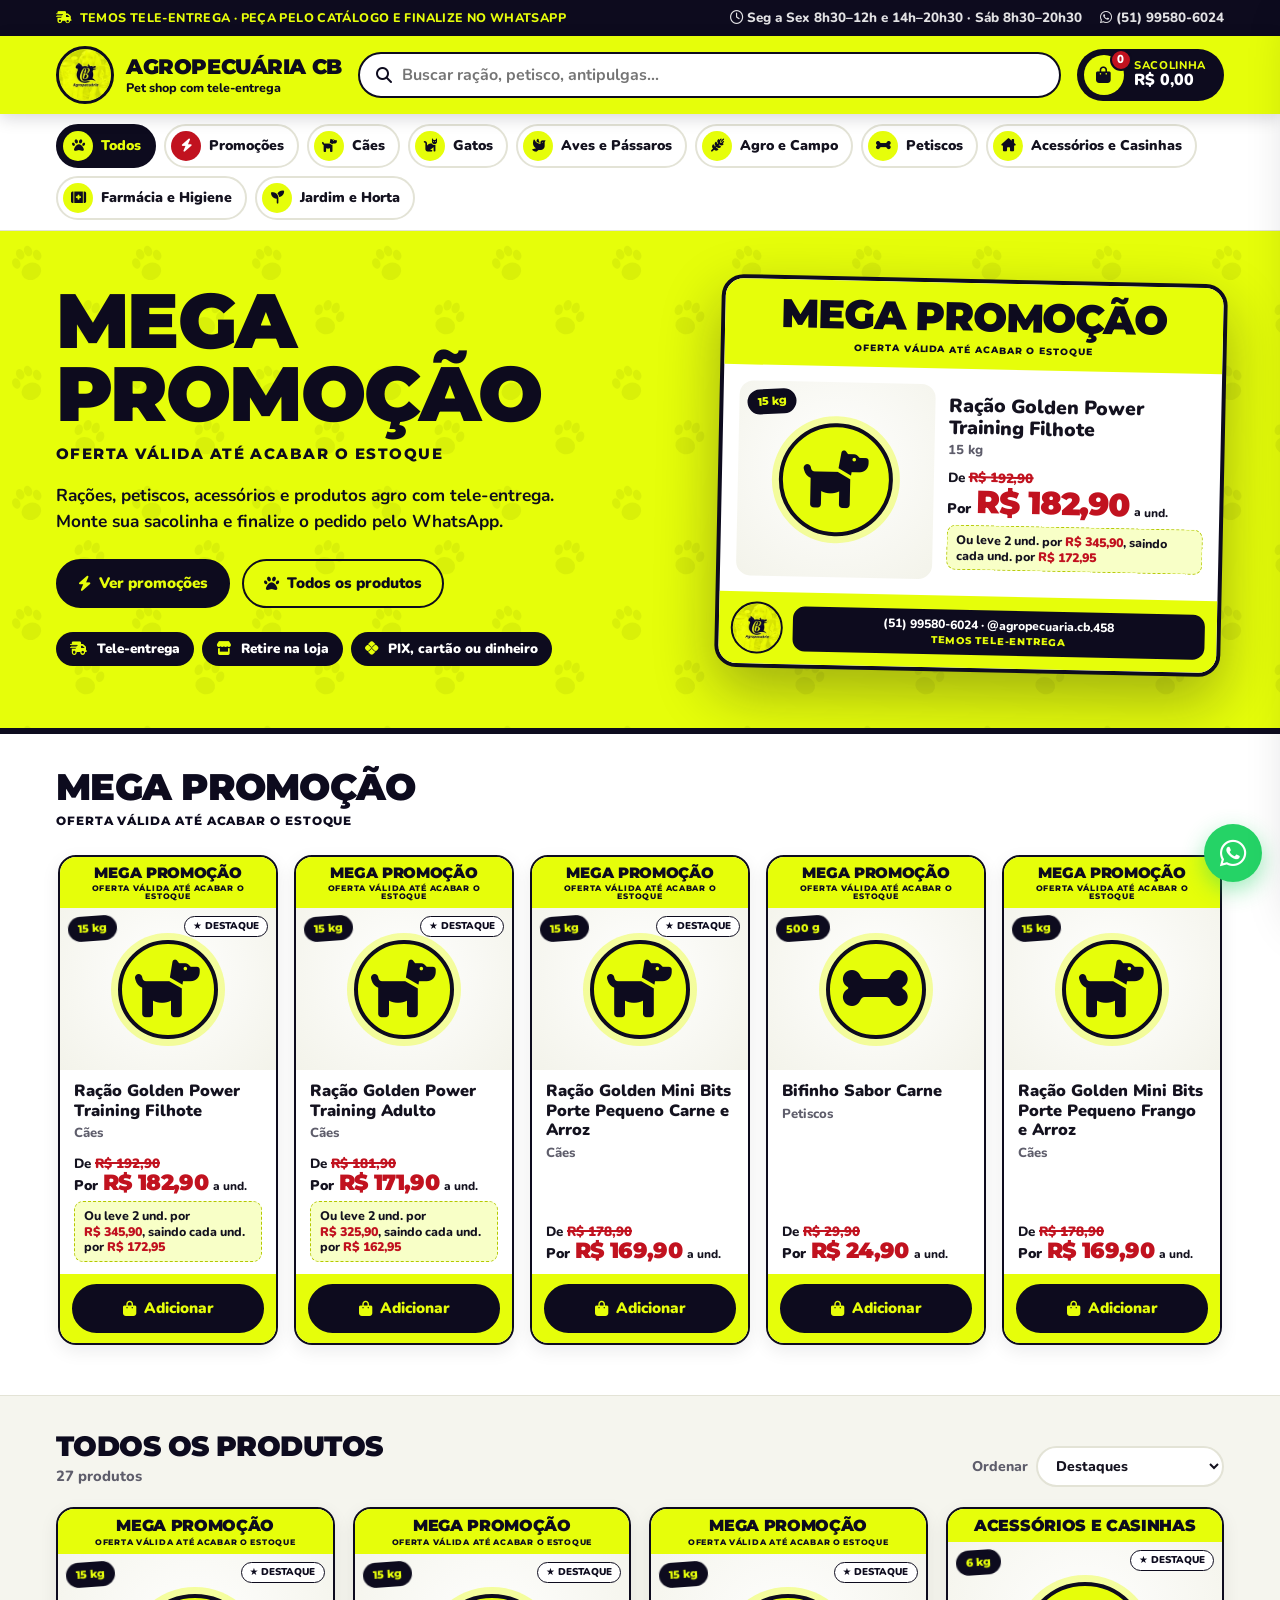
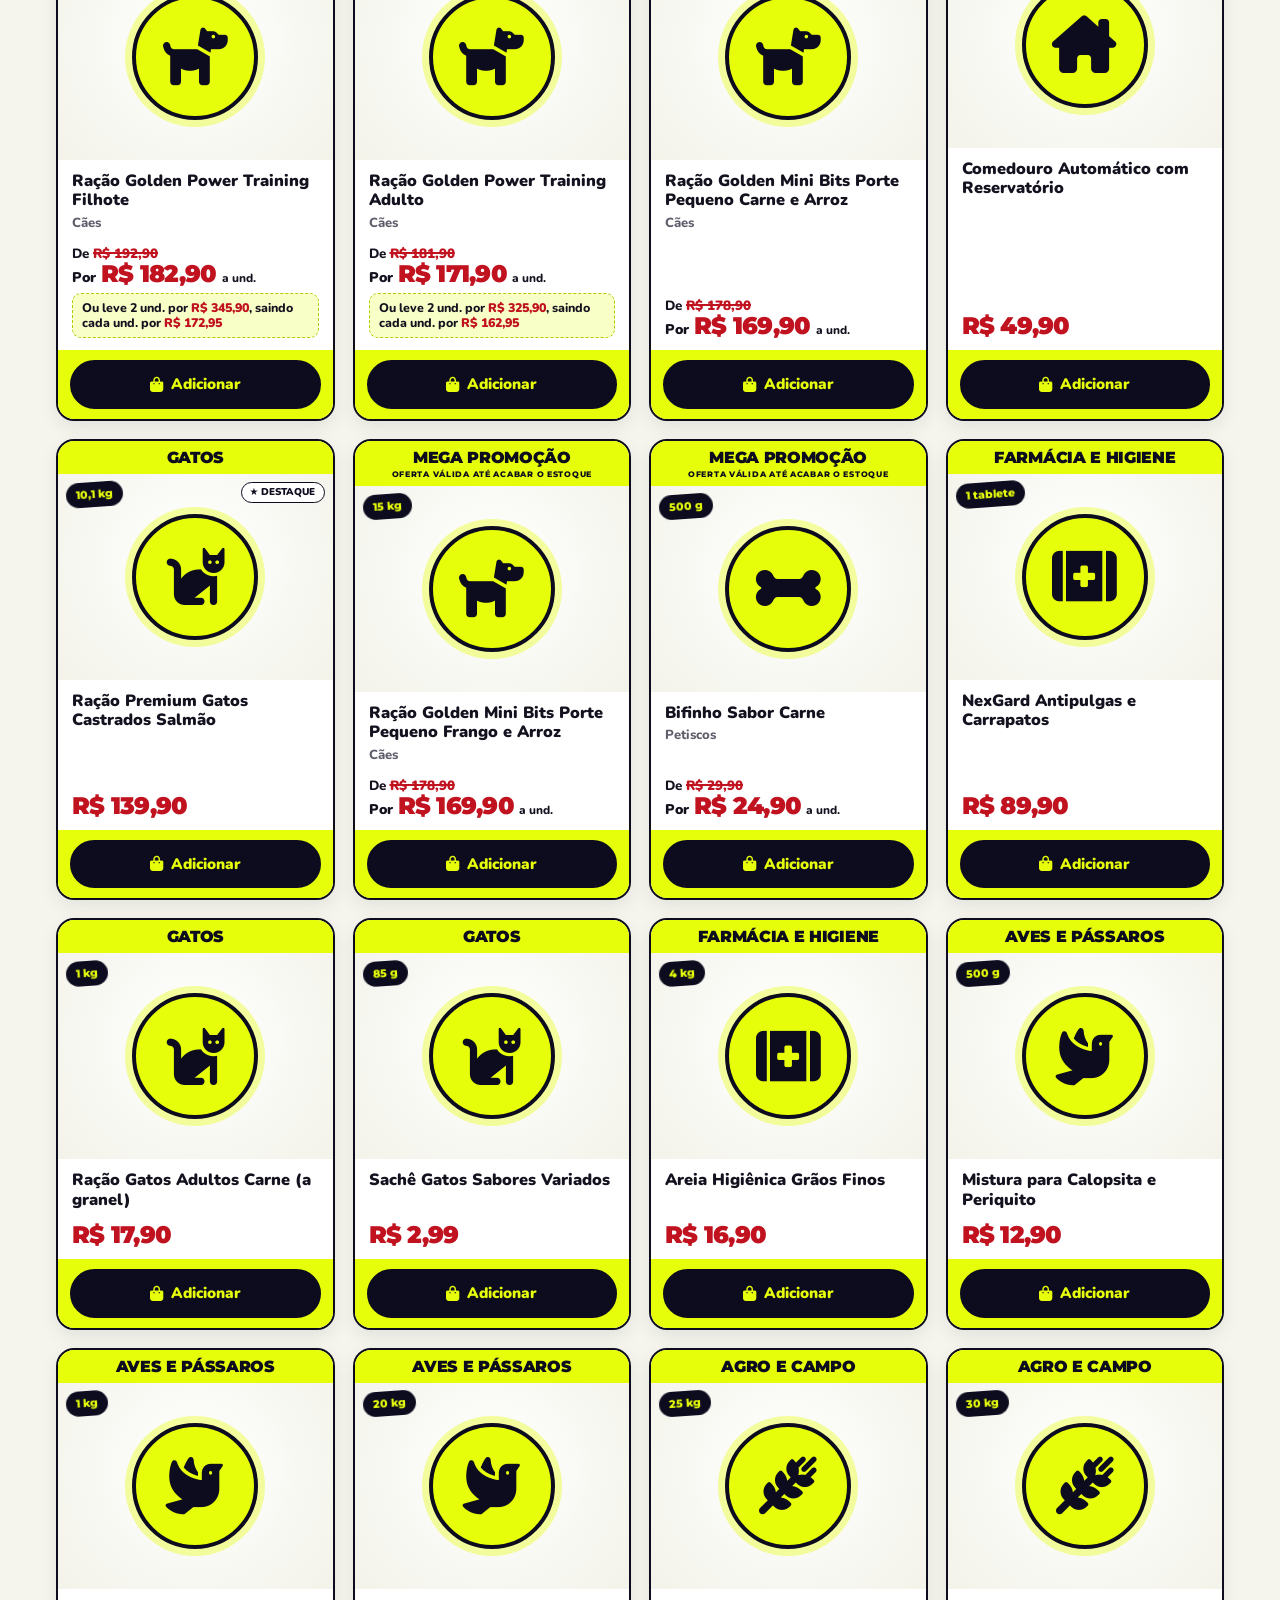
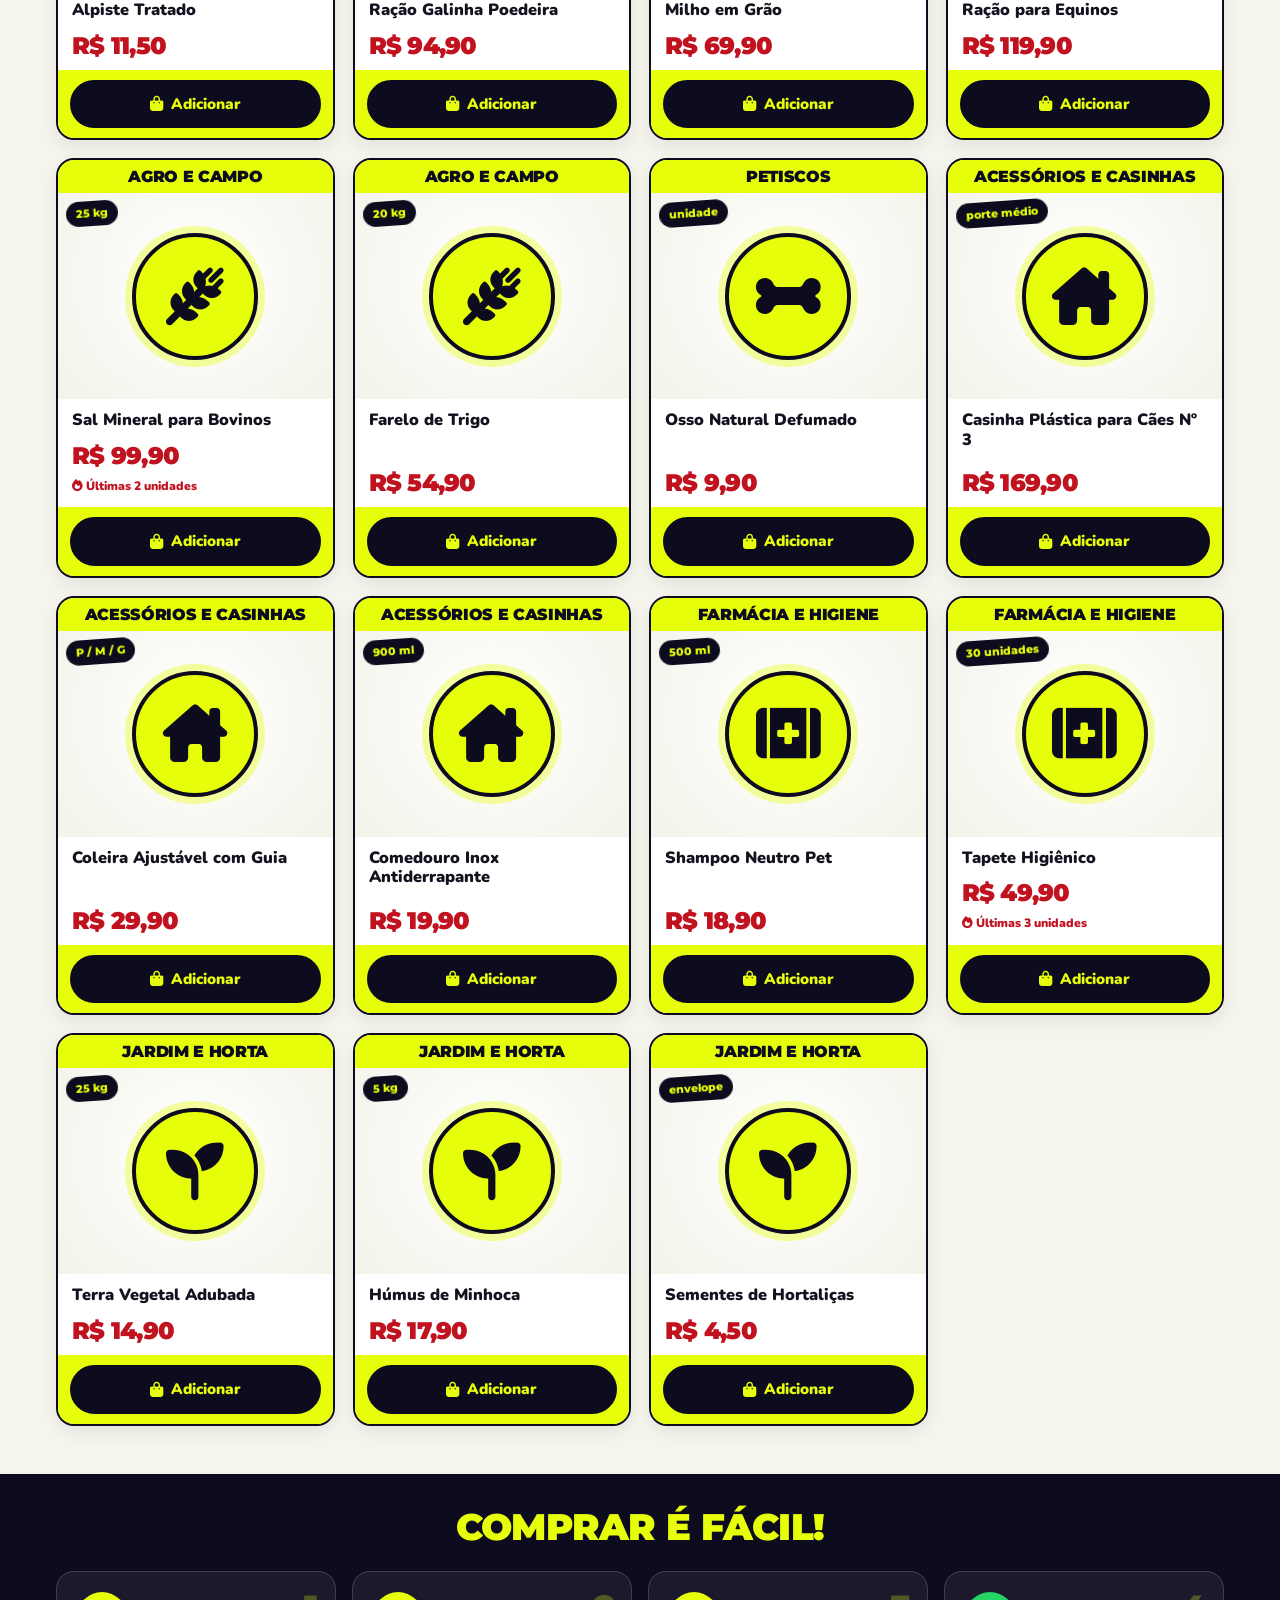
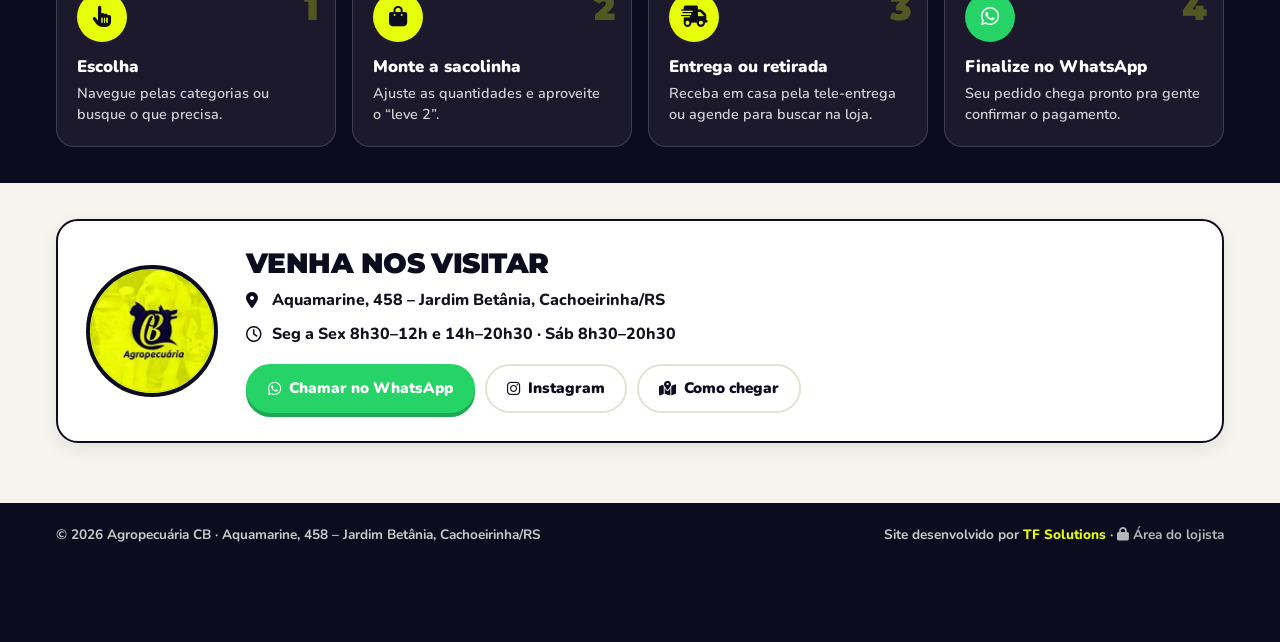
==== commit d54e0bd6: "Catálogo Agropecuária CB Adapta o catálogo-base para a Agropecuária CB: identidade visual (amarelo-l" ====
--- a/index.html
+++ b/index.html
@@ -4,13 +4,13 @@
 <head>
     <meta charset="UTF-8" />
     <meta name="viewport" content="width=device-width, initial-scale=1.0" />
-    <meta name="description" content="Agropet Nossa Casa — rações, petiscos, acessórios, produtos agro e jardim em Cachoeirinha/RS. Monte sua sacolinha e finalize pelo WhatsApp." />
-    <meta name="theme-color" content="#2D2A7B" />
-    <title>Agropet Nossa Casa</title>
-    <link rel="icon" href="assets/logo-agropet.webp" type="image/webp" />
+    <meta name="description" content="Agropecuária CB — pet shop e agropecuária no Jardim Betânia, Cachoeirinha/RS, com tele-entrega. Monte sua sacolinha e finalize o pedido pelo WhatsApp." />
+    <meta name="theme-color" content="#E6FE0A" />
+    <title>Agropecuária CB · Catálogo</title>
+    <link rel="icon" href="assets/logo-cb.webp" type="image/webp" />
     <link rel="preconnect" href="https://fonts.googleapis.com">
     <link rel="preconnect" href="https://fonts.gstatic.com" crossorigin>
-    <link href="https://fonts.googleapis.com/css2?family=Titan+One&family=Nunito:wght@400;600;700;800;900&display=swap" rel="stylesheet">
+    <link href="https://fonts.googleapis.com/css2?family=Montserrat:wght@800;900&family=Nunito:wght@400;600;700;800;900&display=swap" rel="stylesheet">
     <link rel="stylesheet" href="https://cdnjs.cloudflare.com/ajax/libs/font-awesome/6.5.1/css/all.min.css">
     <link rel="stylesheet" href="style.css" />
 </head>
@@ -21,7 +21,7 @@
         <div class="container topbar-inner">
             <span class="topbar-aviso"><i class="fa-solid fa-truck-fast" aria-hidden="true"></i> <span id="aviso-topo"></span></span>
             <span class="topbar-info">
-                <span><i class="fa-regular fa-clock" aria-hidden="true"></i> <span id="horario-topo"></span></span>
+                <span class="topbar-horario"><i class="fa-regular fa-clock" aria-hidden="true"></i> <span id="horario-topo"></span></span>
                 <a id="whats-topo" href="#" target="_blank" rel="noopener"><i class="fa-brands fa-whatsapp" aria-hidden="true"></i> <span id="telefone-topo"></span></a>
             </span>
         </div>
@@ -30,16 +30,16 @@
     <header class="header">
         <div class="container header-inner">
             <a href="#inicio" class="marca" aria-label="Início">
-                <img id="logo-img" src="assets/logo-agropet.webp" alt="Agropet Nossa Casa" width="56" height="56">
+                <img id="logo-img" src="assets/logo-cb.webp" alt="Agropecuária CB" width="56" height="56">
                 <span class="marca-texto">
-                    <strong id="nome-loja">Agropet Nossa Casa</strong>
+                    <strong id="nome-loja">Agropecuária CB</strong>
                     <small id="slogan-loja"></small>
                 </span>
             </a>
 
             <label class="busca" role="search">
                 <i class="fa-solid fa-magnifying-glass" aria-hidden="true"></i>
-                <input id="busca-input" type="search" placeholder="Buscar ração, petisco, semente..." aria-label="Buscar produto" autocomplete="off">
+                <input id="busca-input" type="search" placeholder="Buscar ração, petisco, antipulgas..." aria-label="Buscar produto" autocomplete="off">
             </label>
 
             <button class="btn-sacolinha" id="btn-abrir-sacolinha" type="button" aria-label="Abrir sacolinha">
@@ -60,19 +60,19 @@
     </nav>
 
     <main>
-        <!-- HERO no estilo das postagens -->
+        <!-- HERO no formato das postagens "MEGA PROMOÇÃO" -->
         <section class="hero" id="inicio">
             <div class="container hero-inner">
                 <div class="hero-texto">
+                    <h1 class="titulo-post" id="hero-titulo"></h1>
                     <span class="hero-tag" id="hero-tag"></span>
-                    <h1 class="titulo-post" id="hero-titulo"></h1>
                     <p class="hero-sub" id="hero-sub"></p>
                     <div class="hero-botoes">
-                        <a href="#ofertas" class="btn btn-vermelho"><i class="fa-solid fa-bolt" aria-hidden="true"></i> Ver ofertas</a>
+                        <a href="#ofertas" class="btn btn-preto"><i class="fa-solid fa-bolt" aria-hidden="true"></i> Ver promoções</a>
                         <a href="#produtos" class="btn btn-claro"><i class="fa-solid fa-paw" aria-hidden="true"></i> Todos os produtos</a>
                     </div>
                     <ul class="hero-selos">
-                        <li><i class="fa-solid fa-truck" aria-hidden="true"></i> Entrega grátis nas proximidades</li>
+                        <li><i class="fa-solid fa-truck-fast" aria-hidden="true"></i> Tele-entrega</li>
                         <li><i class="fa-solid fa-store" aria-hidden="true"></i> Retire na loja</li>
                         <li><i class="fa-brands fa-pix" aria-hidden="true"></i> PIX, cartão ou dinheiro</li>
                     </ul>
@@ -85,7 +85,7 @@
         <section class="secao secao-ofertas" id="ofertas" hidden>
             <div class="container">
                 <div class="secao-topo">
-                    <h2 class="titulo-post titulo-post--sm"><i class="fa-solid fa-bolt" aria-hidden="true"></i> Oferta relâmpago</h2>
+                    <div><h2 class="titulo-post titulo-post--sm">Mega promoção</h2><p class="sobretitulo">Oferta válida até acabar o estoque</p></div>
                     <div class="carrossel-setas">
                         <button type="button" class="seta" data-dir="-1" aria-label="Anterior"><i class="fa-solid fa-chevron-left"></i></button>
                         <button type="button" class="seta" data-dir="1" aria-label="Próximo"><i class="fa-solid fa-chevron-right"></i></button>
@@ -109,7 +109,7 @@
                             <option value="destaque">Destaques</option>
                             <option value="menor">Menor preço</option>
                             <option value="maior">Maior preço</option>
-                            <option value="ofertas">Ofertas primeiro</option>
+                            <option value="ofertas">Promoções primeiro</option>
                             <option value="nome">Nome (A-Z)</option>
                         </select>
                     </label>
@@ -124,8 +124,8 @@
                 <h2 class="titulo-post titulo-post--sm titulo-centro">Comprar é fácil!</h2>
                 <ol class="passos">
                     <li><span class="passo-icone"><i class="fa-solid fa-hand-pointer"></i></span><strong>Escolha</strong><p>Navegue pelas categorias ou busque o que precisa.</p></li>
-                    <li><span class="passo-icone"><i class="fa-solid fa-bag-shopping"></i></span><strong>Monte a sacolinha</strong><p>Ajuste as quantidades e aplique seu cupom.</p></li>
-                    <li><span class="passo-icone"><i class="fa-solid fa-truck-fast"></i></span><strong>Entrega ou retirada</strong><p>Receba em casa ou agende para buscar na loja.</p></li>
+                    <li><span class="passo-icone"><i class="fa-solid fa-bag-shopping"></i></span><strong>Monte a sacolinha</strong><p>Ajuste as quantidades e aproveite o “leve 2”.</p></li>
+                    <li><span class="passo-icone"><i class="fa-solid fa-truck-fast"></i></span><strong>Entrega ou retirada</strong><p>Receba em casa pela tele-entrega ou agende para buscar na loja.</p></li>
                     <li><span class="passo-icone passo-icone--whats"><i class="fa-brands fa-whatsapp"></i></span><strong>Finalize no WhatsApp</strong><p>Seu pedido chega pronto pra gente confirmar o pagamento.</p></li>
                 </ol>
             </div>
@@ -135,7 +135,7 @@
         <section class="secao secao-loja" id="loja">
             <div class="container loja-inner">
                 <div class="loja-card">
-                    <img src="assets/logo-agropet.webp" alt="" class="loja-logo" id="loja-logo">
+                    <img src="assets/logo-cb.webp" alt="" class="loja-logo" id="loja-logo">
                     <div>
                         <h2 class="secao-titulo">Venha nos visitar</h2>
                         <p class="loja-linha"><i class="fa-solid fa-location-dot"></i> <span id="loja-endereco"></span></p>
@@ -167,7 +167,7 @@
             <small id="barra-qtd">0 itens</small>
             <strong id="barra-total">R$ 0,00</strong>
         </div>
-        <button type="button" class="btn btn-amarelo" id="barra-abrir"><i class="fa-solid fa-bag-shopping"></i> Ver sacolinha</button>
+        <button type="button" class="btn btn-lima" id="barra-abrir"><i class="fa-solid fa-bag-shopping"></i> Ver sacolinha</button>
     </div>
 
     <!-- Aviso rápido -->
@@ -196,7 +196,7 @@
                 <div class="cupom">
                     <div class="cupom-linha">
                         <input type="text" id="cupom-input" placeholder="Tem cupom de desconto?" autocomplete="off">
-                        <button type="button" class="btn btn-indigo btn-sm" id="cupom-btn">Aplicar</button>
+                        <button type="button" class="btn btn-preto btn-sm" id="cupom-btn">Aplicar</button>
                     </div>
                     <p class="cupom-msg" id="cupom-msg"></p>
                 </div>
@@ -207,7 +207,7 @@
                 <h4 class="etapa-titulo">Como você quer receber?</h4>
                 <div class="opcoes-entrega" role="radiogroup">
                     <button type="button" class="opcao-entrega ativa" data-tipo="entrega" role="radio" aria-checked="true">
-                        <i class="fa-solid fa-truck-fast"></i><strong>Entrega</strong><small>Levamos até você</small>
+                        <i class="fa-solid fa-truck-fast"></i><strong>Tele-entrega</strong><small>Levamos até você</small>
                     </button>
                     <button type="button" class="opcao-entrega" data-tipo="retirada" role="radio" aria-checked="false">
                         <i class="fa-solid fa-store"></i><strong>Retirada</strong><small>Busque na loja</small>
@@ -223,7 +223,7 @@
                     <div class="campo-linha">
                         <div class="campo campo--grande">
                             <label for="ent-rua">Rua / Avenida</label>
-                            <input type="text" id="ent-rua" placeholder="Ex.: Estrada dos Caetanos" autocomplete="address-line1">
+                            <input type="text" id="ent-rua" placeholder="Nome da sua rua" autocomplete="address-line1">
                         </div>
                         <div class="campo">
                             <label for="ent-numero">Número</label>
@@ -274,7 +274,7 @@
                 </div>
                 <div class="campo">
                     <label for="obs-input">Observações <em>(opcional)</em></label>
-                    <textarea id="obs-input" rows="2" placeholder="Ex.: sabor do sachê, tamanho da coleira..."></textarea>
+                    <textarea id="obs-input" rows="2" placeholder="Ex.: peso do pet para o antipulgas, sabor do sachê..."></textarea>
                 </div>
             </section>
 
@@ -303,7 +303,7 @@
                 <div class="sucesso">
                     <div class="sucesso-icone"><i class="fa-brands fa-whatsapp"></i></div>
                     <h4>Quase lá!</h4>
-                    <p>Abrimos o WhatsApp da loja com o seu pedido. É só <strong>tocar em enviar</strong> na conversa para confirmar o pagamento.</p>
+                    <p>Abrimos o WhatsApp da loja com o seu pedido já escrito. É só <strong>tocar em enviar</strong> na conversa para combinar o pagamento.</p>
                     <div class="sucesso-codigo"><small>Código do pedido</small><strong id="sucesso-codigo">—</strong></div>
                     <a class="btn btn-verde btn-bloco" id="sucesso-whats" href="#" target="_blank" rel="noopener"><i class="fa-brands fa-whatsapp"></i> Abrir o WhatsApp de novo</a>
                     <button type="button" class="btn btn-contorno btn-bloco" id="btn-novo-pedido">Fazer outro pedido</button>
@@ -320,7 +320,7 @@
             </div>
             <div class="nav-etapas">
                 <button type="button" class="btn btn-contorno" id="btn-voltar" hidden><i class="fa-solid fa-arrow-left"></i> Voltar</button>
-                <button type="button" class="btn btn-vermelho btn-cresce" id="btn-avancar">Continuar <i class="fa-solid fa-arrow-right"></i></button>
+                <button type="button" class="btn btn-preto btn-cresce" id="btn-avancar">Continuar <i class="fa-solid fa-arrow-right"></i></button>
                 <button type="button" class="btn btn-verde btn-cresce" id="btn-finalizar" hidden><i class="fa-brands fa-whatsapp"></i> Finalizar no WhatsApp</button>
             </div>
         </div>
@@ -344,7 +344,7 @@
                     <span id="det-qtd">1</span>
                     <button type="button" id="det-mais" aria-label="Aumentar">+</button>
                 </div>
-                <button type="button" class="btn btn-vermelho btn-cresce" id="det-adicionar"><i class="fa-solid fa-bag-shopping"></i> Colocar na sacolinha</button>
+                <button type="button" class="btn btn-preto btn-cresce" id="det-adicionar"><i class="fa-solid fa-bag-shopping"></i> Colocar na sacolinha</button>
             </div>
             <p class="det-codigo" id="det-codigo"></p>
         </div>
--- a/style.css
+++ b/style.css
@@ -1,42 +1,41 @@
 /* ─────────────────────────────────────────────────────────────────────────────
-   AGROPET NOSSA CASA — VITRINE
-   Cores tiradas do logo: casinha índigo, letreiro verde-limão, cachorro
-   laranja, e o amarelo/vermelho das artes de oferta do Instagram.
+   AGROPECUÁRIA CB — VITRINE
+   Cores do logo e das postagens do Instagram (@agropecuaria.cb.458):
+   amarelo-limão, preto e branco, com os preços "De / Por" em vermelho.
+   Os cartões de produto repetem o formato das artes "MEGA PROMOÇÃO":
+   faixa limão com título preto, miolo branco e rodapé limão com pílula preta.
    ───────────────────────────────────────────────────────────────────────────── */
 :root {
-    --indigo: #2D2A7B;
-    --indigo-900: #17153F;
-    --indigo-700: #231F63;
-    --lime: #8CCB2A;
-    --lime-700: #5E9B1C;
-    --yellow: #FFD60A;
-    --yellow-700: #F2B705;
-    --red: #D62828;
-    --red-700: #A91D1D;
-    --orange: #E8862F;
+    --lima: #E6FE0A;
+    --lima-700: #B4C800;
+    --lima-100: #F8FFC7;
+    --preto: #0D0B1E;
+    --preto-2: #1D1B30;
+    --red: #C1121F;
+    --red-700: #8E0D16;
     --whats: #25D366;
     --whats-700: #1DA851;
-
-    --ink: #1D1B2E;
-    --muted: #666377;
-    --bg: #F7F4EC;
+    --foco: #2563EB;
+
+    --ink: #14121F;
+    --muted: #5E5D6B;
+    --bg: #F5F5EE;
     --card: #FFFFFF;
-    --line: #E7E2D4;
+    --line: #E3E3D6;
 
     --radius: 18px;
     --radius-sm: 12px;
-    --shadow: 0 6px 18px rgba(23, 21, 63, .08);
-    --shadow-lg: 0 18px 50px rgba(23, 21, 63, .22);
-
-    --font-titulo: "Titan One", "Arial Black", system-ui, sans-serif;
+    --shadow: 0 6px 18px rgba(13, 11, 30, .08);
+    --shadow-lg: 0 18px 50px rgba(13, 11, 30, .24);
+
+    --font-titulo: "Montserrat", "Arial Black", system-ui, sans-serif;
     --font: "Nunito", system-ui, -apple-system, "Segoe UI", sans-serif;
 
-    --patinhas: url("data:image/svg+xml;utf8,<svg xmlns='http://www.w3.org/2000/svg' width='120' height='120' viewBox='0 0 120 120'><g fill='white' fill-opacity='0.08'><g transform='translate(28 32) rotate(-22)'><ellipse cx='0' cy='9' rx='10' ry='8.5'/><ellipse cx='-11' cy='-4' rx='4' ry='5.4'/><ellipse cx='-4' cy='-11' rx='4' ry='5.4'/><ellipse cx='4.5' cy='-11' rx='4' ry='5.4'/><ellipse cx='11.5' cy='-4' rx='4' ry='5.4'/></g><g transform='translate(88 86) rotate(18)'><ellipse cx='0' cy='9' rx='10' ry='8.5'/><ellipse cx='-11' cy='-4' rx='4' ry='5.4'/><ellipse cx='-4' cy='-11' rx='4' ry='5.4'/><ellipse cx='4.5' cy='-11' rx='4' ry='5.4'/><ellipse cx='11.5' cy='-4' rx='4' ry='5.4'/></g></g></svg>");
-    --estrela: polygon(50.0% 0.0%, 57.1% 9.6%, 67.1% 3.0%, 70.5% 14.5%, 82.1% 11.7%, 81.4% 23.6%, 93.3% 25.0%, 88.5% 36.0%, 99.2% 41.3%, 91.0% 50.0%, 99.2% 58.7%, 88.5% 64.0%, 93.3% 75.0%, 81.4% 76.4%, 82.1% 88.3%, 70.5% 85.5%, 67.1% 97.0%, 57.1% 90.4%, 50.0% 100.0%, 42.9% 90.4%, 32.9% 97.0%, 29.5% 85.5%, 17.9% 88.3%, 18.6% 76.4%, 6.7% 75.0%, 11.5% 64.0%, 0.8% 58.7%, 9.0% 50.0%, 0.8% 41.3%, 11.5% 36.0%, 6.7% 25.0%, 18.6% 23.6%, 17.9% 11.7%, 29.5% 14.5%, 32.9% 3.0%, 42.9% 9.6%);
+    --patinhas: url("data:image/svg+xml;utf8,<svg xmlns='http://www.w3.org/2000/svg' width='120' height='120' viewBox='0 0 120 120'><g fill='black' fill-opacity='0.055'><g transform='translate(28 32) rotate(-22)'><ellipse cx='0' cy='9' rx='10' ry='8.5'/><ellipse cx='-11' cy='-4' rx='4' ry='5.4'/><ellipse cx='-4' cy='-11' rx='4' ry='5.4'/><ellipse cx='4.5' cy='-11' rx='4' ry='5.4'/><ellipse cx='11.5' cy='-4' rx='4' ry='5.4'/></g><g transform='translate(88 86) rotate(18)'><ellipse cx='0' cy='9' rx='10' ry='8.5'/><ellipse cx='-11' cy='-4' rx='4' ry='5.4'/><ellipse cx='-4' cy='-11' rx='4' ry='5.4'/><ellipse cx='4.5' cy='-11' rx='4' ry='5.4'/><ellipse cx='11.5' cy='-4' rx='4' ry='5.4'/></g></g></svg>");
 }
 
 * { box-sizing: border-box; margin: 0; padding: 0; }
-html { scroll-behavior: smooth; scroll-padding-top: 150px; }
+html { scroll-behavior: smooth; scroll-padding-top: 200px; }
 body {
     font-family: var(--font);
     color: var(--ink);
@@ -51,260 +50,260 @@
 button, input, select, textarea { font: inherit; color: inherit; }
 button { cursor: pointer; }
 [hidden] { display: none !important; }
-:focus-visible { outline: 3px solid var(--yellow); outline-offset: 2px; }
+:focus-visible { outline: 3px solid var(--foco); outline-offset: 2px; }
 
 .container { width: 100%; max-width: 1200px; margin: 0 auto; padding: 0 16px; }
 
 /* ─── TÍTULO NO ESTILO DAS POSTAGENS ─────────────────────────────────────── */
 .titulo-post {
     font-family: var(--font-titulo);
-    font-weight: 400;
-    color: var(--yellow);
-    letter-spacing: .5px;
-    line-height: 1.05;
-    text-shadow:
-        -2px -2px 0 var(--red-700), 2px -2px 0 var(--red-700),
-        -2px 2px 0 var(--red-700), 2px 2px 0 var(--red-700),
-        0 3px 0 var(--red-700), 3px 0 0 var(--red-700), -3px 0 0 var(--red-700), 0 -3px 0 var(--red-700),
-        5px 6px 0 rgba(0, 0, 0, .28);
-}
-.titulo-post--sm { font-size: clamp(1.5rem, 3.2vw, 2.1rem); }
-.titulo-post i { margin-right: 4px; }
+    font-weight: 900;
+    color: var(--preto);
+    text-transform: uppercase;
+    letter-spacing: -.02em;
+    line-height: .95;
+}
+.titulo-post--sm { font-size: clamp(1.6rem, 3.6vw, 2.3rem); }
 .titulo-centro { text-align: center; }
+.sobretitulo {
+    font-family: var(--font-titulo); font-weight: 800; font-size: .72rem;
+    text-transform: uppercase; letter-spacing: .08em; color: var(--preto); margin-top: 8px;
+}
 
 /* ─── BOTÕES ─────────────────────────────────────────────────────────────── */
 .btn {
     display: inline-flex; align-items: center; justify-content: center; gap: 8px;
-    border: 0; border-radius: 999px;
-    padding: 12px 20px;
-    font-weight: 800; font-size: .95rem; text-decoration: none;
-    transition: transform .15s ease, box-shadow .15s ease, background .15s ease;
+    border: 2px solid transparent; border-radius: 999px;
+    padding: 11px 20px;
+    font-weight: 900; font-size: .95rem; text-decoration: none;
+    transition: transform .15s ease, box-shadow .15s ease, background .15s ease, color .15s ease;
     white-space: nowrap;
 }
 .btn:active { transform: scale(.97); }
-.btn:disabled { opacity: .5; cursor: not-allowed; }
-.btn-sm { padding: 9px 14px; font-size: .88rem; }
+.btn:disabled { opacity: .45; cursor: not-allowed; }
+.btn-sm { padding: 8px 14px; font-size: .88rem; }
 .btn-bloco { width: 100%; }
 .btn-cresce { flex: 1; }
-.btn-vermelho { background: var(--red); color: #fff; box-shadow: 0 4px 0 var(--red-700); }
-.btn-vermelho:hover { background: #E23434; }
-.btn-verde { background: var(--whats); color: #fff; box-shadow: 0 4px 0 var(--whats-700); }
+.btn-preto { background: var(--preto); color: var(--lima); border-color: var(--preto); }
+.btn-preto:hover:not(:disabled) { background: var(--preto-2); transform: translateY(-1px); }
+.btn-lima { background: var(--lima); color: var(--preto); border-color: var(--lima); }
+.btn-lima:hover { background: #F0FF4D; }
+.btn-verde { background: var(--whats); color: #fff; border-color: var(--whats); box-shadow: 0 4px 0 var(--whats-700); }
 .btn-verde:hover { background: #2FE072; }
-.btn-amarelo { background: var(--yellow); color: var(--indigo-900); box-shadow: 0 4px 0 var(--yellow-700); }
-.btn-indigo { background: var(--indigo); color: #fff; }
-.btn-claro { background: rgba(255, 255, 255, .14); color: #fff; border: 2px solid rgba(255, 255, 255, .5); }
-.btn-claro:hover { background: rgba(255, 255, 255, .24); }
-.btn-contorno { background: #fff; color: var(--indigo); border: 2px solid var(--line); }
-.btn-contorno:hover { border-color: var(--indigo); }
+.btn-claro { background: transparent; color: var(--preto); border-color: var(--preto); }
+.btn-claro:hover { background: rgba(13, 11, 30, .08); }
+.btn-contorno { background: #fff; color: var(--preto); border-color: var(--line); }
+.btn-contorno:hover { border-color: var(--preto); }
 
 /* ─── TOPBAR ─────────────────────────────────────────────────────────────── */
-.topbar { background: var(--indigo-900); color: #fff; font-size: .85rem; font-weight: 700; }
+.topbar { background: var(--preto); color: #fff; font-size: .84rem; font-weight: 800; }
 .topbar-inner { display: flex; align-items: center; justify-content: space-between; gap: 12px; min-height: 36px; }
-.topbar-aviso { color: var(--yellow); }
+.topbar-aviso { color: var(--lima); text-transform: uppercase; letter-spacing: .03em; font-size: .78rem; }
 .topbar-aviso i { margin-right: 4px; }
-.topbar-info { display: flex; gap: 18px; color: rgba(255, 255, 255, .85); }
+.topbar-info { display: flex; gap: 18px; color: rgba(255, 255, 255, .88); white-space: nowrap; }
 .topbar-info a { text-decoration: none; }
-.topbar-info a:hover { color: var(--lime); }
+.topbar-info a:hover { color: var(--lima); }
 
 /* ─── HEADER ─────────────────────────────────────────────────────────────── */
-.header { background: var(--indigo); position: sticky; top: 0; z-index: 40; box-shadow: 0 4px 16px rgba(0, 0, 0, .18); }
-.header-inner { display: flex; align-items: center; gap: 16px; min-height: 76px; }
+.header { background: var(--lima); position: sticky; top: 0; z-index: 40; box-shadow: 0 4px 16px rgba(13, 11, 30, .16); }
+.header-inner { display: flex; align-items: center; gap: 16px; min-height: 78px; }
 .marca { display: flex; align-items: center; gap: 12px; text-decoration: none; flex-shrink: 0; }
-.marca img { width: 56px; height: 56px; border-radius: 50%; border: 3px solid var(--lime); background: #111; object-fit: cover; }
-.marca-texto { display: flex; flex-direction: column; line-height: 1.1; }
-.marca-texto strong {
-    font-family: var(--font-titulo); font-weight: 400; font-size: 1.35rem; color: var(--lime);
-    text-shadow: -1.5px -1.5px 0 var(--indigo-900), 1.5px -1.5px 0 var(--indigo-900), -1.5px 1.5px 0 var(--indigo-900), 1.5px 1.5px 0 var(--indigo-900), 0 3px 0 var(--indigo-900);
-}
-.marca-texto small { color: var(--yellow); font-weight: 800; font-size: .78rem; }
+.marca img { width: 58px; height: 58px; border-radius: 50%; border: 3px solid var(--preto); background: var(--lima); object-fit: cover; }
+.marca-texto { display: flex; flex-direction: column; line-height: 1.05; }
+.marca-texto strong { font-family: var(--font-titulo); font-weight: 900; font-size: 1.3rem; color: var(--preto); text-transform: uppercase; letter-spacing: -.02em; }
+.marca-texto small { color: var(--preto); font-weight: 800; font-size: .78rem; margin-top: 3px; }
 
 .busca {
     flex: 1; display: flex; align-items: center; gap: 10px;
     background: #fff; border-radius: 999px; padding: 0 16px; height: 46px;
-    border: 3px solid transparent; transition: border-color .15s;
-}
-.busca:focus-within { border-color: var(--lime); }
-.busca i { color: var(--muted); }
-.busca input { border: 0; outline: 0; flex: 1; min-width: 0; background: transparent; font-weight: 600; }
+    border: 2px solid var(--preto); transition: box-shadow .15s;
+}
+.busca:focus-within { box-shadow: 0 0 0 3px rgba(13, 11, 30, .22); }
+.busca i { color: var(--preto); }
+.busca input { border: 0; outline: 0; flex: 1; min-width: 0; background: transparent; font-weight: 700; }
 
 .btn-sacolinha {
     display: flex; align-items: center; gap: 10px;
-    background: var(--yellow); color: var(--indigo-900);
-    border: 0; border-radius: 999px; padding: 7px 18px 7px 8px;
-    box-shadow: 0 4px 0 var(--yellow-700); flex-shrink: 0;
-}
-.btn-sacolinha:active { transform: translateY(2px); box-shadow: 0 2px 0 var(--yellow-700); }
-.btn-sacolinha-icone { position: relative; width: 38px; height: 38px; border-radius: 50%; background: var(--indigo); color: #fff; display: grid; place-items: center; font-size: 1.05rem; }
-.badge { position: absolute; top: -6px; right: -8px; background: var(--red); color: #fff; font-size: .72rem; font-weight: 900; min-width: 22px; height: 22px; padding: 0 5px; border-radius: 999px; display: grid; place-items: center; border: 2px solid var(--yellow); }
+    background: var(--preto); color: #fff;
+    border: 0; border-radius: 999px; padding: 6px 18px 6px 7px; flex-shrink: 0;
+    transition: transform .15s;
+}
+.btn-sacolinha:hover { transform: translateY(-1px); }
+.btn-sacolinha:active { transform: scale(.97); }
+.btn-sacolinha-icone { position: relative; width: 40px; height: 40px; border-radius: 50%; background: var(--lima); color: var(--preto); display: grid; place-items: center; font-size: 1.05rem; }
+.badge { position: absolute; top: -6px; right: -8px; background: var(--red); color: #fff; font-size: .72rem; font-weight: 900; min-width: 22px; height: 22px; padding: 0 5px; border-radius: 999px; display: grid; place-items: center; border: 2px solid var(--preto); }
 .badge.pulo { animation: pulo .45s ease; }
 @keyframes pulo { 0%, 100% { transform: scale(1); } 40% { transform: scale(1.45); } }
 .btn-sacolinha-texto { display: flex; flex-direction: column; line-height: 1.1; text-align: left; }
-.btn-sacolinha-texto small { font-weight: 800; font-size: .72rem; text-transform: uppercase; letter-spacing: .5px; }
+.btn-sacolinha-texto small { font-weight: 800; font-size: .7rem; text-transform: uppercase; letter-spacing: .06em; color: var(--lima); }
 .btn-sacolinha-texto strong { font-weight: 900; font-size: 1rem; }
 
 /* ─── CATEGORIAS ─────────────────────────────────────────────────────────── */
-.categorias { background: #fff; border-bottom: 1px solid var(--line); position: sticky; top: var(--altura-header, 76px); z-index: 30; }
-.categorias-inner { display: flex; gap: 8px; overflow-x: auto; padding-top: 10px; padding-bottom: 10px; scrollbar-width: none; }
-.categorias-inner::-webkit-scrollbar { display: none; }
+.categorias { background: #fff; border-bottom: 1px solid var(--line); position: sticky; top: var(--altura-header, 78px); z-index: 30; }
+/* No computador os botões quebram em duas linhas e aparecem todos; no celular a barra desliza com o dedo. */
+.categorias-inner { display: flex; flex-wrap: wrap; gap: 8px; padding-top: 10px; padding-bottom: 10px; }
 .chip {
-    --cor: var(--indigo);
     display: inline-flex; align-items: center; gap: 8px; flex-shrink: 0;
     border: 2px solid var(--line); background: #fff; border-radius: 999px;
-    padding: 7px 14px 7px 7px; font-weight: 800; font-size: .9rem; color: var(--ink);
+    padding: 5px 13px 5px 5px; font-weight: 900; font-size: .88rem; color: var(--ink);
     transition: all .15s;
 }
-.chip-icone { width: 28px; height: 28px; border-radius: 50%; display: grid; place-items: center; background: var(--cor); color: #fff; font-size: .8rem; }
-.chip:hover { border-color: var(--cor); }
-.chip.ativo { background: var(--cor); border-color: var(--cor); color: #fff; }
-.chip.ativo .chip-icone { background: #fff; color: var(--cor); }
+.chip-icone { width: 30px; height: 30px; border-radius: 50%; display: grid; place-items: center; background: var(--lima); color: var(--preto); font-size: .82rem; }
+.chip:hover { border-color: var(--preto); }
+.chip.ativo { background: var(--preto); border-color: var(--preto); color: var(--lima); }
+.chip--oferta .chip-icone { background: var(--red); color: #fff; }
 
 /* ─── HERO ───────────────────────────────────────────────────────────────── */
-.hero {
-    background: var(--patinhas), radial-gradient(circle at 80% 20%, #4A3FB0 0%, var(--indigo) 45%, var(--indigo-900) 100%);
-    color: #fff; position: relative; overflow: hidden;
-}
-.hero::after { content: ""; position: absolute; left: 0; right: 0; bottom: -1px; height: 26px; background: var(--bg); clip-path: ellipse(60% 100% at 50% 100%); }
-.hero-inner { display: grid; grid-template-columns: 1.15fr .85fr; gap: 40px; align-items: center; padding-top: 48px; padding-bottom: 64px; }
-.hero-tag { display: inline-block; background: var(--lime); color: var(--indigo-900); font-weight: 900; font-size: .8rem; text-transform: uppercase; letter-spacing: .8px; padding: 6px 14px; border-radius: 999px; transform: rotate(-2deg); }
-.hero h1 { font-size: clamp(2rem, 5vw, 3.4rem); margin: 18px 0 16px; }
-.hero-sub { font-size: 1.08rem; color: rgba(255, 255, 255, .88); max-width: 560px; font-weight: 600; }
-.hero-botoes { display: flex; flex-wrap: wrap; gap: 12px; margin-top: 26px; }
-.hero-selos { list-style: none; display: flex; flex-wrap: wrap; gap: 10px 20px; margin-top: 26px; font-weight: 800; font-size: .88rem; color: #fff; }
-.hero-selos i { color: var(--lime); margin-right: 6px; }
+.hero { background: var(--patinhas), var(--lima); color: var(--preto); position: relative; overflow: hidden; border-bottom: 6px solid var(--preto); }
+.hero-inner { display: grid; grid-template-columns: 1.1fr .9fr; gap: 44px; align-items: center; padding-top: 48px; padding-bottom: 56px; }
+.hero h1 { font-size: clamp(2.5rem, 6.6vw, 4.8rem); overflow-wrap: anywhere; }
+.hero-tag { display: block; font-family: var(--font-titulo); font-weight: 800; font-size: clamp(.72rem, 1.5vw, .92rem); text-transform: uppercase; letter-spacing: .1em; margin-top: 12px; }
+.hero-sub { font-size: 1.08rem; max-width: 540px; font-weight: 700; margin-top: 18px; }
+.hero-botoes { display: flex; flex-wrap: wrap; gap: 12px; margin-top: 24px; }
+.hero-selos { list-style: none; display: flex; flex-wrap: wrap; gap: 8px; margin-top: 24px; font-weight: 900; font-size: .84rem; }
+.hero-selos li { background: var(--preto); color: #fff; border-radius: 999px; padding: 7px 14px; }
+.hero-selos i { color: var(--lima); margin-right: 6px; }
 
 .hero-destaque { position: relative; }
-.post-destaque {
-    background: #fff; color: var(--ink); border-radius: 26px; overflow: hidden;
-    box-shadow: 0 24px 60px rgba(0, 0, 0, .35); transform: rotate(1.5deg);
-    border: 5px solid var(--yellow); cursor: pointer; transition: transform .2s;
-}
-.post-destaque:hover { transform: rotate(0deg) scale(1.01); }
-.post-destaque .arte { aspect-ratio: 5 / 4; }
-.post-destaque-info { padding: 14px 18px 18px; display: flex; align-items: center; justify-content: space-between; gap: 10px; }
-.post-destaque-info h3 { font-size: 1.05rem; font-weight: 900; line-height: 1.2; }
-.post-destaque-info small { color: var(--muted); font-weight: 700; }
-.post-destaque-rotulo { position: absolute; top: -16px; left: 22px; z-index: 3; background: var(--red); color: #fff; font-family: var(--font-titulo); font-size: 1rem; padding: 6px 16px; border-radius: 999px; transform: rotate(-4deg); box-shadow: 0 4px 0 var(--red-700); }
-
-/* ─── ARTE DO PRODUTO (estilo post) ──────────────────────────────────────── */
+
+/* ─── POST (formato das artes do Instagram) ──────────────────────────────── */
+.post {
+    background: #fff; color: var(--ink); border-radius: 22px; overflow: hidden;
+    box-shadow: 0 24px 60px rgba(13, 11, 30, .32); border: 4px solid var(--preto);
+    cursor: pointer; transition: transform .2s; transform: rotate(1.2deg);
+}
+.post:hover { transform: rotate(0deg) scale(1.01); }
+.post-faixa { background: var(--lima); padding: 16px 16px 12px; text-align: center; }
+.post-faixa strong { display: block; font-family: var(--font-titulo); font-weight: 900; font-size: clamp(1.7rem, 4.2vw, 2.5rem); line-height: .92; letter-spacing: -.03em; text-transform: uppercase; color: var(--preto); }
+.post-faixa small { display: block; font-family: var(--font-titulo); font-weight: 800; font-size: .58rem; letter-spacing: .1em; text-transform: uppercase; margin-top: 7px; color: var(--preto); }
+.post-corpo { display: grid; grid-template-columns: 42% 1fr; gap: 14px; align-items: center; padding: 16px; }
+.post-corpo .arte { border-radius: 14px; }
+.post-info h3 { font-weight: 900; font-size: 1.2rem; line-height: 1.15; }
+.post-info .card-unidade { display: block; margin-top: 2px; }
+.post-info .precos { margin-top: 10px; }
+.post-info .preco { font-size: 2rem; }
+.post-rodape { background: var(--lima); display: flex; align-items: center; gap: 10px; padding: 10px 12px; }
+.post-rodape img { width: 52px; height: 52px; border-radius: 50%; border: 2px solid var(--preto); object-fit: cover; flex-shrink: 0; }
+.pilula { flex: 1; min-width: 0; background: var(--preto); color: #fff; border-radius: 12px; padding: 8px 12px; text-align: center; line-height: 1.2; }
+.pilula b { display: block; font-size: .76rem; font-weight: 800; overflow-wrap: anywhere; }
+.pilula small { display: block; font-family: var(--font-titulo); font-weight: 800; font-size: .62rem; letter-spacing: .08em; text-transform: uppercase; color: var(--lima); margin-top: 2px; }
+
+/* ─── ARTE DO PRODUTO ────────────────────────────────────────────────────── */
 .arte {
-    --cor: var(--indigo);
     position: relative; overflow: hidden; aspect-ratio: 1 / 1;
-    background:
-        var(--patinhas),
-        radial-gradient(circle at 50% 38%, color-mix(in srgb, var(--cor) 55%, white) 0%, var(--cor) 58%, color-mix(in srgb, var(--cor) 65%, black) 100%);
+    background: radial-gradient(circle at 50% 42%, #fff 0%, #F3F3EA 100%);
     display: grid; place-items: center;
 }
-.arte--foto { background: radial-gradient(circle at 50% 40%, #fff 0%, #F3F0E6 100%); }
-.arte--foto img.arte-foto { width: 86%; height: 86%; object-fit: contain; }
+.arte img.arte-foto { width: 88%; height: 88%; object-fit: contain; }
 .arte-icone {
-    width: 46%; aspect-ratio: 1; border-radius: 50%;
-    background: #fff; color: var(--cor);
+    width: 58%; aspect-ratio: 1; border-radius: 50%;
+    background: var(--lima); color: var(--preto);
     display: grid; place-items: center;
     font-size: clamp(2.2rem, 7vw, 3.6rem);
-    border: 5px solid rgba(0, 0, 0, .18);
-    box-shadow: 0 10px 0 rgba(0, 0, 0, .18), inset 0 -8px 0 rgba(0, 0, 0, .06);
-    transform: rotate(-6deg);
-}
-.arte-logo { position: absolute; top: 8px; right: 8px; width: 17%; min-width: 30px; aspect-ratio: 1; border-radius: 50%; border: 2px solid #fff; object-fit: cover; box-shadow: 0 2px 6px rgba(0, 0, 0, .25); }
+    border: 4px solid var(--preto);
+    box-shadow: 0 0 0 7px rgba(230, 254, 10, .38);
+}
 .arte-unidade {
-    position: absolute; left: 8px; bottom: 8px;
-    background: #fff; color: var(--indigo-900); font-family: var(--font-titulo); font-size: .82rem;
-    padding: 3px 10px; border-radius: 8px; box-shadow: 0 3px 0 rgba(0, 0, 0, .2); transform: rotate(-3deg);
-}
-.arte-nome {
-    position: absolute; left: 10px; right: 30%; top: 10px;
-    font-family: var(--font-titulo); color: #fff; font-size: .78rem; line-height: 1.05; text-transform: uppercase;
-    text-shadow: 0 2px 0 rgba(0, 0, 0, .35);
-    display: -webkit-box; -webkit-line-clamp: 2; -webkit-box-orient: vertical; overflow: hidden;
-}
-.arte--foto .arte-nome { display: none; }
-.estrela {
-    position: absolute; right: 6px; bottom: 6px; width: 30%; min-width: 58px; aspect-ratio: 1;
-    clip-path: var(--estrela); background: var(--yellow);
-    display: grid; place-items: center; text-align: center;
-    font-family: var(--font-titulo); color: var(--red); line-height: .95; font-size: clamp(.8rem, 2.2vw, 1.05rem);
-    transform: rotate(10deg);
-    filter: drop-shadow(0 3px 0 rgba(0, 0, 0, .25));
-}
-.estrela small { display: block; font-size: .62em; }
-.post-destaque .estrela { width: 26%; font-size: 1.5rem; }
-.post-destaque .arte-nome { display: none; }
-.post-destaque .arte-unidade { font-size: 1.1rem; left: 16px; bottom: 16px; }
+    position: absolute; left: 8px; top: 8px;
+    background: var(--preto); color: var(--lima); font-family: var(--font-titulo); font-weight: 800; font-size: .7rem;
+    padding: 4px 10px; border-radius: 999px; transform: rotate(-4deg);
+}
+
+/* ─── PREÇOS "De / Por" ──────────────────────────────────────────────────── */
+.precos { display: flex; flex-direction: column; gap: 1px; line-height: 1.05; }
+.preco-de { font-weight: 800; font-size: .84rem; color: var(--ink); }
+.preco-de s { color: var(--red); font-weight: 900; text-decoration-thickness: 1.5px; }
+.preco-por { display: flex; align-items: baseline; gap: 5px; flex-wrap: wrap; }
+.preco-por em { font-style: normal; font-weight: 900; font-size: .88rem; color: var(--ink); }
+.preco-por small { font-weight: 800; font-size: .74rem; color: var(--ink); }
+.preco { font-family: var(--font-titulo); font-weight: 900; color: var(--red); font-size: 1.5rem; line-height: 1; letter-spacing: -.03em; white-space: nowrap; }
+.preco-leve { font-size: .78rem; font-weight: 800; color: var(--ink); line-height: 1.25; margin-top: 6px; padding: 6px 9px; border-radius: 9px; background: var(--lima-100); border: 1.5px dashed var(--lima-700); }
+.preco-leve b { color: var(--red); font-weight: 900; }
 
 /* ─── SEÇÕES ─────────────────────────────────────────────────────────────── */
 .secao { padding: 36px 0; }
 .secao-topo { display: flex; align-items: flex-end; justify-content: space-between; gap: 16px; margin-bottom: 20px; flex-wrap: wrap; }
-.secao-titulo { font-family: var(--font-titulo); font-weight: 400; font-size: clamp(1.4rem, 3vw, 1.8rem); color: var(--indigo); line-height: 1.1; }
-.secao-sub { color: var(--muted); font-weight: 700; font-size: .92rem; margin-top: 4px; }
-
-.secao-ofertas { background: linear-gradient(180deg, #FFF6D1 0%, var(--bg) 100%); }
+.secao-titulo { font-family: var(--font-titulo); font-weight: 900; font-size: clamp(1.3rem, 3vw, 1.75rem); color: var(--preto); line-height: 1.05; text-transform: uppercase; letter-spacing: -.02em; }
+.secao-sub { color: var(--muted); font-weight: 800; font-size: .92rem; margin-top: 4px; }
+
+.secao-ofertas { background: #fff; border-bottom: 1px solid var(--line); }
 .carrossel-setas { display: flex; gap: 8px; }
-.seta { width: 42px; height: 42px; border-radius: 50%; border: 2px solid var(--line); background: #fff; color: var(--indigo); }
-.seta:hover { border-color: var(--indigo); }
-.carrossel { display: grid; grid-auto-flow: column; grid-auto-columns: minmax(230px, 260px); gap: 16px; overflow-x: auto; scroll-snap-type: x mandatory; padding: 4px 2px 14px; scrollbar-width: thin; }
+.seta { width: 42px; height: 42px; border-radius: 50%; border: 2px solid var(--preto); background: #fff; color: var(--preto); }
+.seta:hover { background: var(--lima); }
+.carrossel { display: grid; grid-auto-flow: column; grid-auto-columns: minmax(236px, 262px); gap: 16px; overflow-x: auto; scroll-snap-type: x mandatory; padding: 4px 2px 14px; scrollbar-width: thin; }
 .carrossel > * { scroll-snap-align: start; }
+/* Tela grande: os 5 itens da Mega promoção cabem lado a lado, sem cortar o último */
+@media (min-width: 1100px) {
+    .carrossel { grid-auto-columns: calc((100% - 64px) / 5); overflow-x: visible; }
+    .carrossel .card-faixa strong { font-size: .92rem; }
+    .carrossel .preco { font-size: 1.35rem; }
+}
 
 .ordenar { display: flex; align-items: center; gap: 8px; font-weight: 800; font-size: .88rem; color: var(--muted); }
-.ordenar select { border: 2px solid var(--line); background: #fff; border-radius: 999px; padding: 8px 14px; font-weight: 800; color: var(--ink); }
-
-/* ─── CARD DE PRODUTO ────────────────────────────────────────────────────── */
-.grade-produtos { display: grid; grid-template-columns: repeat(auto-fill, minmax(230px, 1fr)); gap: 18px; }
+.ordenar select { border: 2px solid var(--line); background: #fff; border-radius: 999px; padding: 8px 14px; font-weight: 800; color: var(--ink); width: auto; }
+
+/* ─── CARD DE PRODUTO (mini postagem) ────────────────────────────────────── */
+.grade-produtos { display: grid; grid-template-columns: repeat(auto-fill, minmax(236px, 1fr)); gap: 18px; }
 .card {
     background: var(--card); border-radius: var(--radius); overflow: hidden;
     box-shadow: var(--shadow); display: flex; flex-direction: column;
-    border: 1px solid var(--line); transition: transform .2s, box-shadow .2s;
+    border: 2px solid var(--preto); transition: transform .2s, box-shadow .2s;
     animation: surgir .35s ease both;
 }
 @keyframes surgir { from { opacity: 0; transform: translateY(10px); } to { opacity: 1; transform: none; } }
 .card:hover { transform: translateY(-4px); box-shadow: var(--shadow-lg); }
-.card-arte { cursor: pointer; border: 0; padding: 0; background: none; display: block; width: 100%; }
-.card-topo { display: flex; flex-wrap: wrap; align-items: center; justify-content: space-between; gap: 6px; }
-.card-selo-destaque { background: var(--yellow); color: var(--indigo-900); font-weight: 900; font-size: .64rem; padding: 2px 8px; border-radius: 999px; text-transform: uppercase; white-space: nowrap; }
-.card-info { padding: 12px 14px 14px; display: flex; flex-direction: column; gap: 4px; flex: 1; }
-.card-cat { font-size: .72rem; font-weight: 900; text-transform: uppercase; letter-spacing: .6px; }
-.card-nome { font-weight: 900; font-size: 1rem; line-height: 1.25; cursor: pointer; }
-.card-nome:hover { color: var(--indigo); }
-.card-unidade { color: var(--muted); font-weight: 700; font-size: .82rem; }
-.card-precos { margin-top: auto; padding-top: 8px; display: flex; align-items: baseline; gap: 8px; flex-wrap: wrap; }
-.preco { font-family: var(--font-titulo); color: var(--red); font-size: 1.45rem; line-height: 1; }
-.preco-antigo { color: var(--muted); text-decoration: line-through; font-weight: 700; font-size: .85rem; }
-.card-estoque { font-size: .76rem; font-weight: 800; color: var(--orange); }
-.card-acao { margin-top: 10px; }
+.card-faixa { background: var(--lima); color: var(--preto); padding: 9px 12px 8px; text-align: center; font-family: var(--font-titulo); text-transform: uppercase; line-height: 1; }
+.card-faixa strong { display: block; font-weight: 900; font-size: 1rem; letter-spacing: -.02em; }
+.card-faixa small { display: block; font-weight: 800; font-size: .5rem; letter-spacing: .09em; margin-top: 4px; }
+.card-arte { cursor: pointer; border: 0; padding: 0; background: none; display: block; width: 100%; position: relative; }
+.card-arte .arte { aspect-ratio: 4 / 3; }
+.card-arte .arte-icone { width: 46%; }
+.card-selo-destaque { position: absolute; right: 8px; top: 8px; background: #fff; color: var(--preto); border: 1.5px solid var(--preto); font-weight: 900; font-size: .62rem; padding: 2px 8px; border-radius: 999px; text-transform: uppercase; white-space: nowrap; }
+.card-info { padding: 12px 14px 12px; display: flex; flex-direction: column; gap: 3px; flex: 1; }
+.card-nome { font-weight: 900; font-size: 1.02rem; line-height: 1.2; cursor: pointer; }
+.card-nome:hover { text-decoration: underline; text-decoration-thickness: 2px; text-decoration-color: var(--lima-700); }
+.card-unidade { color: var(--muted); font-weight: 800; font-size: .82rem; }
+.card-precos { margin-top: auto; padding-top: 10px; }
+.card-estoque { font-size: .76rem; font-weight: 900; color: var(--red); margin-top: 6px; }
+.card-acao { background: var(--lima); padding: 10px 12px; display: flex; justify-content: center; }
 .card-acao .btn { width: 100%; }
-.card--esgotado .arte { filter: grayscale(.85); opacity: .75; }
-.tag-esgotado { display: inline-block; background: var(--ink); color: #fff; font-weight: 900; font-size: .75rem; padding: 3px 10px; border-radius: 999px; }
-
-.qtd-seletor { display: flex; align-items: center; justify-content: space-between; background: var(--indigo); color: #fff; border-radius: 999px; padding: 4px; min-width: 120px; }
-.qtd-seletor button { width: 36px; height: 36px; border-radius: 50%; border: 0; background: rgba(255, 255, 255, .16); color: #fff; font-size: 1.2rem; font-weight: 900; }
-.qtd-seletor button:hover { background: rgba(255, 255, 255, .28); }
+.card-acao .qtd-seletor { width: 100%; }
+.card--esgotado .arte { filter: grayscale(1); opacity: .6; }
+.card--esgotado .card-faixa, .card--esgotado .card-acao { background: #E4E4D8; }
+.tag-esgotado { display: inline-block; background: var(--preto); color: #fff; font-weight: 900; font-size: .8rem; padding: 9px 16px; border-radius: 999px; width: 100%; text-align: center; }
+
+.qtd-seletor { display: flex; align-items: center; justify-content: space-between; background: var(--preto); color: #fff; border-radius: 999px; padding: 4px; min-width: 120px; }
+.qtd-seletor button { width: 36px; height: 36px; border-radius: 50%; border: 0; background: var(--lima); color: var(--preto); font-size: 1.2rem; font-weight: 900; line-height: 1; }
+.qtd-seletor button:hover { background: #F0FF4D; }
 .qtd-seletor span { font-weight: 900; min-width: 28px; text-align: center; }
 
 .vazio { grid-column: 1 / -1; text-align: center; padding: 48px 16px; color: var(--muted); }
-.vazio i { font-size: 2.6rem; color: var(--lime-700); margin-bottom: 10px; }
+.vazio i { font-size: 2.6rem; color: var(--preto); margin-bottom: 10px; }
 .vazio strong { display: block; color: var(--ink); font-size: 1.1rem; }
 
 /* ─── COMO COMPRAR ───────────────────────────────────────────────────────── */
-.secao-como { background: var(--patinhas), var(--indigo); color: #fff; margin-top: 12px; }
+.secao-como { background: var(--preto); color: #fff; margin-top: 12px; }
+.secao-como .titulo-post { color: var(--lima); }
 .passos { list-style: none; display: grid; grid-template-columns: repeat(4, 1fr); gap: 16px; margin-top: 26px; counter-reset: passo; }
-.passos li { background: rgba(255, 255, 255, .08); border: 1px solid rgba(255, 255, 255, .14); border-radius: var(--radius); padding: 20px; position: relative; counter-increment: passo; }
-.passos li::before { content: counter(passo); position: absolute; top: 12px; right: 16px; font-family: var(--font-titulo); font-size: 2rem; color: rgba(255, 255, 255, .15); }
-.passo-icone { width: 50px; height: 50px; border-radius: 50%; display: grid; place-items: center; background: var(--lime); color: var(--indigo-900); font-size: 1.3rem; margin-bottom: 12px; }
+.passos li { background: rgba(255, 255, 255, .06); border: 1px solid rgba(255, 255, 255, .16); border-radius: var(--radius); padding: 20px; position: relative; counter-increment: passo; }
+.passos li::before { content: counter(passo); position: absolute; top: 10px; right: 16px; font-family: var(--font-titulo); font-weight: 900; font-size: 2.2rem; color: rgba(230, 254, 10, .28); }
+.passo-icone { width: 50px; height: 50px; border-radius: 50%; display: grid; place-items: center; background: var(--lima); color: var(--preto); font-size: 1.3rem; margin-bottom: 12px; }
 .passo-icone--whats { background: var(--whats); color: #fff; }
 .passos strong { display: block; font-size: 1.05rem; font-weight: 900; }
-.passos p { color: rgba(255, 255, 255, .78); font-size: .9rem; font-weight: 600; margin-top: 4px; }
+.passos p { color: rgba(255, 255, 255, .8); font-size: .9rem; font-weight: 600; margin-top: 4px; }
 
 /* ─── LOJA ───────────────────────────────────────────────────────────────── */
-.loja-card { background: #fff; border-radius: 26px; padding: 28px; display: flex; gap: 28px; align-items: center; box-shadow: var(--shadow); border: 1px solid var(--line); }
-.loja-logo { width: 130px; height: 130px; border-radius: 50%; border: 5px solid var(--lime); flex-shrink: 0; object-fit: cover; }
-.loja-linha { display: flex; gap: 10px; align-items: flex-start; font-weight: 700; margin-top: 10px; color: var(--ink); }
-.loja-linha i { color: var(--red); margin-top: 4px; width: 16px; }
+.loja-card { background: #fff; border-radius: 22px; padding: 28px; display: flex; gap: 28px; align-items: center; box-shadow: var(--shadow); border: 2px solid var(--preto); }
+.loja-logo { width: 132px; height: 132px; border-radius: 50%; border: 4px solid var(--preto); background: var(--lima); flex-shrink: 0; object-fit: cover; }
+.loja-linha { display: flex; gap: 10px; align-items: flex-start; font-weight: 800; margin-top: 10px; color: var(--ink); }
+.loja-linha i { color: var(--preto); margin-top: 4px; width: 16px; }
 .loja-botoes { display: flex; flex-wrap: wrap; gap: 10px; margin-top: 18px; }
 
 /* ─── RODAPÉ ─────────────────────────────────────────────────────────────── */
-.rodape { background: var(--indigo-900); color: rgba(255, 255, 255, .75); font-size: .85rem; font-weight: 600; padding: 22px 0 96px; margin-top: 24px; }
+.rodape { background: var(--preto); color: rgba(255, 255, 255, .78); font-size: .85rem; font-weight: 700; padding: 22px 0 96px; margin-top: 24px; }
 .rodape-inner { display: flex; justify-content: space-between; gap: 10px; flex-wrap: wrap; }
-.rodape a { color: var(--lime); text-decoration: none; font-weight: 800; }
-.link-admin { color: rgba(255, 255, 255, .6) !important; font-weight: 700 !important; }
+.rodape a { color: var(--lima); text-decoration: none; font-weight: 800; }
+.link-admin { color: rgba(255, 255, 255, .7) !important; font-weight: 700 !important; }
 
 /* ─── WHATSAPP FLUTUANTE / BARRA INFERIOR / TOAST ────────────────────────── */
 .whats-flutuante { position: fixed; right: 18px; bottom: 18px; z-index: 35; width: 58px; height: 58px; border-radius: 50%; background: var(--whats); color: #fff; display: grid; place-items: center; font-size: 1.9rem; box-shadow: 0 8px 22px rgba(37, 211, 102, .45); text-decoration: none; transition: transform .2s; }
@@ -315,16 +314,16 @@
 .toast {
     position: fixed; left: 50%; bottom: 24px; z-index: 90;
     transform: translate(-50%, 140%); opacity: 0;
-    background: var(--indigo-900); color: #fff; font-weight: 800; font-size: .92rem;
+    background: var(--preto); color: #fff; font-weight: 800; font-size: .92rem;
     padding: 12px 16px 12px 18px; border-radius: 999px; box-shadow: var(--shadow-lg);
     display: flex; align-items: center; gap: 12px; transition: transform .3s ease, opacity .3s ease; max-width: calc(100vw - 32px); pointer-events: none;
 }
 .toast.mostrar { transform: translate(-50%, 0); opacity: 1; pointer-events: auto; }
-.toast i { color: var(--lime); }
-.toast button { background: var(--yellow); color: var(--indigo-900); border: 0; border-radius: 999px; padding: 6px 12px; font-weight: 900; font-size: .82rem; flex-shrink: 0; }
+.toast i { color: var(--lima); }
+.toast button { background: var(--lima); color: var(--preto); border: 0; border-radius: 999px; padding: 6px 12px; font-weight: 900; font-size: .82rem; flex-shrink: 0; }
 
 /* ─── SACOLINHA (gaveta) ─────────────────────────────────────────────────── */
-.fundo-escuro { position: fixed; inset: 0; background: rgba(23, 21, 63, .55); backdrop-filter: blur(2px); z-index: 60; opacity: 0; pointer-events: none; transition: opacity .25s; }
+.fundo-escuro { position: fixed; inset: 0; background: rgba(13, 11, 30, .6); backdrop-filter: blur(2px); z-index: 60; opacity: 0; pointer-events: none; transition: opacity .25s; }
 .fundo-escuro.mostrar { opacity: 1; pointer-events: auto; }
 .sacolinha {
     position: fixed; top: 0; right: 0; bottom: 0; z-index: 70;
@@ -333,36 +332,39 @@
     transform: translateX(105%); transition: transform .3s ease; box-shadow: var(--shadow-lg);
 }
 .sacolinha.aberta { transform: none; }
-.sacolinha-topo { background: var(--indigo); color: #fff; display: flex; align-items: center; justify-content: space-between; padding: 16px 18px; }
-.sacolinha-topo h3 { font-family: var(--font-titulo); font-weight: 400; font-size: 1.3rem; color: var(--yellow); }
-.btn-fechar { width: 38px; height: 38px; border-radius: 50%; border: 0; background: rgba(255, 255, 255, .15); color: #fff; font-size: 1.6rem; line-height: 1; }
-.btn-fechar:hover { background: rgba(255, 255, 255, .28); }
+.sacolinha-topo { background: var(--lima); color: var(--preto); display: flex; align-items: center; justify-content: space-between; padding: 14px 18px; border-bottom: 3px solid var(--preto); }
+.sacolinha-topo h3 { font-family: var(--font-titulo); font-weight: 900; font-size: 1.25rem; text-transform: uppercase; letter-spacing: -.02em; }
+.sacolinha-topo h3 i { margin-right: 6px; }
+.btn-fechar { width: 38px; height: 38px; border-radius: 50%; border: 0; background: var(--preto); color: var(--lima); font-size: 1.6rem; line-height: 1; }
+.btn-fechar:hover { background: var(--preto-2); }
 
 .etapas { list-style: none; display: flex; justify-content: space-between; padding: 12px 18px; background: #fff; border-bottom: 1px solid var(--line); position: relative; }
 .etapas li { display: flex; flex-direction: column; align-items: center; gap: 3px; flex: 1; position: relative; color: var(--muted); }
 .etapas li:not(:last-child)::after { content: ""; position: absolute; top: 14px; left: calc(50% + 18px); right: calc(-50% + 18px); height: 3px; border-radius: 3px; background: var(--line); }
-.etapas li.feita:not(:last-child)::after { background: var(--lime); }
+.etapas li.feita:not(:last-child)::after { background: var(--preto); }
 .etapas span { width: 28px; height: 28px; border-radius: 50%; display: grid; place-items: center; font-weight: 900; font-size: .85rem; background: var(--line); color: var(--muted); transition: all .2s; }
 .etapas small { font-size: .7rem; font-weight: 800; }
-.etapas li.ativa span { background: var(--red); color: #fff; transform: scale(1.12); }
+.etapas li.ativa span { background: var(--preto); color: var(--lima); transform: scale(1.14); }
 .etapas li.ativa { color: var(--ink); }
-.etapas li.feita span { background: var(--lime); color: var(--indigo-900); }
-.etapas li.feita { cursor: pointer; }
+.etapas li.feita span { background: var(--lima); color: var(--preto); box-shadow: inset 0 0 0 2px var(--preto); }
+.etapas li.feita { cursor: pointer; color: var(--ink); }
 
 .sacolinha-corpo { flex: 1; overflow-y: auto; padding: 16px 18px; }
-.etapa-titulo { font-weight: 900; font-size: 1.1rem; margin-bottom: 12px; color: var(--indigo); }
+.etapa-titulo { font-family: var(--font-titulo); font-weight: 900; font-size: 1.05rem; margin-bottom: 12px; color: var(--preto); text-transform: uppercase; letter-spacing: -.01em; }
 
 .item { display: flex; gap: 12px; background: #fff; border-radius: var(--radius-sm); padding: 10px; border: 1px solid var(--line); margin-bottom: 10px; position: relative; }
-.item .arte { width: 72px; height: 72px; flex-shrink: 0; border-radius: 10px; }
-.item .arte-icone { width: 62%; font-size: 1.3rem; border-width: 3px; box-shadow: 0 4px 0 rgba(0, 0, 0, .18); }
-.item .arte-logo, .item .arte-unidade, .item .arte-nome, .item .estrela { display: none; }
+.item .arte { width: 72px; height: 72px; flex-shrink: 0; border-radius: 10px; border: 1px solid var(--line); }
+.item .arte-icone { width: 64%; font-size: 1.25rem; border-width: 2px; box-shadow: none; }
+.item .arte-unidade { display: none; }
 .item-info { flex: 1; min-width: 0; }
 .item-nome { font-weight: 900; font-size: .92rem; line-height: 1.25; padding-right: 22px; }
 .item-unidade { color: var(--muted); font-size: .78rem; font-weight: 700; }
+.item-combo { display: inline-block; font-size: .72rem; font-weight: 900; border-radius: 999px; padding: 2px 9px; margin-top: 4px; background: var(--lima-100); border: 1.5px dashed var(--lima-700); color: var(--ink); }
+.item-combo--ok { background: var(--lima); border: 1.5px solid var(--preto); }
 .item-rodape { display: flex; align-items: center; justify-content: space-between; margin-top: 8px; gap: 8px; }
 .item-rodape .qtd-seletor { min-width: 104px; padding: 3px; }
 .item-rodape .qtd-seletor button { width: 30px; height: 30px; font-size: 1rem; }
-.item-preco { font-weight: 900; color: var(--red); }
+.item-preco { font-family: var(--font-titulo); font-weight: 900; color: var(--red); letter-spacing: -.02em; }
 .item-remover { position: absolute; top: 6px; right: 6px; width: 26px; height: 26px; border-radius: 50%; border: 0; background: transparent; color: var(--muted); }
 .item-remover:hover { background: #FDE8E8; color: var(--red); }
 
@@ -370,12 +372,13 @@
 .sacola-vazia i { font-size: 3rem; color: var(--line); margin-bottom: 12px; }
 .sacola-vazia strong { display: block; color: var(--ink); font-size: 1.05rem; margin-bottom: 4px; }
 .sacola-vazia .btn { margin-top: 16px; }
+.sacola-vazia .btn i { font-size: 1rem; color: inherit; margin: 0; }
 
 .cupom { margin-top: 10px; }
 .cupom-linha { display: flex; gap: 8px; }
 .cupom-linha input { flex: 1; min-width: 0; }
 .cupom-msg { font-size: .82rem; font-weight: 800; margin-top: 6px; min-height: 1em; }
-.cupom-msg.ok { color: var(--lime-700); }
+.cupom-msg.ok { color: #3E6B00; }
 .cupom-msg.erro { color: var(--red); }
 
 .campo { display: flex; flex-direction: column; gap: 5px; margin-bottom: 12px; flex: 1; }
@@ -384,39 +387,39 @@
 .campo label { font-weight: 800; font-size: .86rem; }
 .campo label em { font-weight: 600; color: var(--muted); font-style: normal; }
 input[type=text], input[type=tel], input[type=number], input[type=date], input[type=search]:not(#busca-input), select, textarea {
-    width: 100%; border: 2px solid var(--line); background: #fff; border-radius: 12px; padding: 11px 12px; font-weight: 600; outline: none; transition: border-color .15s;
-}
-input:focus, select:focus, textarea:focus { border-color: var(--indigo); }
+    width: 100%; border: 2px solid var(--line); background: #fff; border-radius: 12px; padding: 11px 12px; font-weight: 700; outline: none; transition: border-color .15s;
+}
+input:focus, select:focus, textarea:focus { border-color: var(--preto); }
 .campo input.erro, .campo select.erro { border-color: var(--red); background: #FFF5F5; }
 .campo-ajuda { font-size: .8rem; color: var(--muted); font-weight: 700; }
-.campo-ajuda.ok { color: var(--lime-700); }
+.campo-ajuda.ok { color: #3E6B00; }
 
 .opcoes-entrega { display: grid; grid-template-columns: 1fr 1fr; gap: 10px; margin-bottom: 16px; }
 .opcao-entrega { background: #fff; border: 2px solid var(--line); border-radius: var(--radius-sm); padding: 14px 10px; display: flex; flex-direction: column; align-items: center; gap: 2px; transition: all .15s; }
-.opcao-entrega i { font-size: 1.4rem; color: var(--indigo); margin-bottom: 4px; }
+.opcao-entrega i { font-size: 1.4rem; color: var(--muted); margin-bottom: 4px; }
 .opcao-entrega small { color: var(--muted); font-weight: 700; font-size: .78rem; }
-.opcao-entrega.ativa { border-color: var(--red); background: #FFF4F4; box-shadow: 0 0 0 3px rgba(214, 40, 40, .12); }
-.opcao-entrega.ativa i { color: var(--red); }
+.opcao-entrega.ativa { border-color: var(--preto); background: var(--lima); box-shadow: 0 4px 0 var(--preto); }
+.opcao-entrega.ativa i, .opcao-entrega.ativa small { color: var(--preto); }
 
 .opcoes-pagamento { display: grid; grid-template-columns: 1fr 1fr; gap: 10px; margin-bottom: 14px; }
 .opcao-pag { background: #fff; border: 2px solid var(--line); border-radius: var(--radius-sm); padding: 12px; display: flex; align-items: center; gap: 10px; font-weight: 800; font-size: .9rem; text-align: left; transition: all .15s; }
-.opcao-pag i { font-size: 1.2rem; color: var(--indigo); width: 22px; text-align: center; }
-.opcao-pag.ativa { border-color: var(--red); background: #FFF4F4; }
-.opcao-pag.ativa i { color: var(--red); }
+.opcao-pag i { font-size: 1.2rem; color: var(--muted); width: 22px; text-align: center; }
+.opcao-pag.ativa { border-color: var(--preto); background: var(--lima); box-shadow: 0 3px 0 var(--preto); }
+.opcao-pag.ativa i { color: var(--preto); }
 
 .aviso { display: flex; gap: 10px; align-items: flex-start; border-radius: var(--radius-sm); padding: 12px; font-size: .86rem; font-weight: 700; margin-bottom: 14px; }
 .aviso i { font-size: 1.1rem; margin-top: 2px; }
-.aviso--info { background: #EEF7E1; color: #3F6B10; }
+.aviso--info { background: var(--lima-100); color: #3A4200; border: 1.5px solid var(--lima-700); }
 .aviso--info:empty { display: none; }
-.aviso--loja { background: #fff; border: 2px dashed var(--line); }
-.aviso--loja i { color: var(--red); }
+.aviso--loja { background: #fff; border: 2px dashed var(--preto); }
+.aviso--loja i { color: var(--preto); }
 .aviso--whats { background: #E7F9EE; color: #146C3A; }
 .aviso--whats i { color: var(--whats-700); }
 .aviso--alerta { background: #FFF6D6; color: #7A5A00; }
 
 .resumo-bloco { background: #fff; border: 1px solid var(--line); border-radius: var(--radius-sm); padding: 12px 14px; margin-bottom: 10px; }
 .resumo-bloco h5 { font-size: .78rem; text-transform: uppercase; letter-spacing: .6px; color: var(--muted); font-weight: 900; margin-bottom: 6px; display: flex; justify-content: space-between; }
-.resumo-bloco h5 button { background: none; border: 0; color: var(--indigo); font-weight: 900; font-size: .78rem; text-transform: none; letter-spacing: 0; }
+.resumo-bloco h5 button { background: none; border: 0; color: var(--preto); font-weight: 900; font-size: .78rem; text-transform: none; letter-spacing: 0; text-decoration: underline; }
 .resumo-bloco p, .resumo-bloco li { font-weight: 700; font-size: .9rem; }
 .resumo-bloco ul { list-style: none; }
 .resumo-bloco li { display: flex; justify-content: space-between; gap: 10px; padding: 3px 0; }
@@ -424,98 +427,128 @@
 
 .sacolinha-rodape { background: #fff; border-top: 1px solid var(--line); padding: 12px 18px 16px; }
 .totais .linha { display: flex; justify-content: space-between; font-weight: 700; font-size: .9rem; color: var(--muted); padding: 2px 0; }
-.totais .linha-desconto { color: var(--lime-700); }
-.totais .linha-total { color: var(--ink); font-weight: 900; font-size: 1.15rem; margin-top: 4px; }
-.totais .linha-total span:last-child { font-family: var(--font-titulo); color: var(--red); font-weight: 400; font-size: 1.35rem; }
+.totais .linha-desconto { color: #3E6B00; }
+.totais .linha-total { color: var(--ink); font-weight: 900; font-size: 1.15rem; margin-top: 4px; align-items: baseline; }
+.totais .linha-total span:last-child { font-family: var(--font-titulo); color: var(--red); font-weight: 900; font-size: 1.4rem; letter-spacing: -.03em; }
 .nav-etapas { display: flex; gap: 10px; margin-top: 10px; }
 
 .sucesso { text-align: center; padding: 20px 6px; }
 .sucesso-icone { width: 84px; height: 84px; margin: 0 auto 14px; border-radius: 50%; background: var(--whats); color: #fff; display: grid; place-items: center; font-size: 2.8rem; box-shadow: 0 0 0 10px #DDF7E6; animation: pulo .6s ease; }
-.sucesso h4 { font-family: var(--font-titulo); font-weight: 400; font-size: 1.6rem; color: var(--indigo); }
-.sucesso p { font-weight: 600; color: var(--muted); margin: 8px 0 16px; }
-.sucesso-codigo { background: #fff; border: 2px dashed var(--indigo); border-radius: var(--radius-sm); padding: 12px; margin-bottom: 16px; }
-.sucesso-codigo small { display: block; font-weight: 800; color: var(--muted); font-size: .75rem; text-transform: uppercase; }
-.sucesso-codigo strong { font-family: var(--font-titulo); font-weight: 400; font-size: 1.7rem; color: var(--indigo); letter-spacing: 2px; }
+.sucesso h4 { font-family: var(--font-titulo); font-weight: 900; font-size: 1.6rem; color: var(--preto); text-transform: uppercase; letter-spacing: -.02em; }
+.sucesso p { font-weight: 700; color: var(--muted); margin: 8px 0 16px; }
+.sucesso-codigo { background: var(--lima); border: 2px solid var(--preto); border-radius: var(--radius-sm); padding: 12px; margin-bottom: 16px; }
+.sucesso-codigo small { display: block; font-weight: 900; color: var(--preto); font-size: .75rem; text-transform: uppercase; }
+.sucesso-codigo strong { font-family: var(--font-titulo); font-weight: 900; font-size: 1.6rem; color: var(--preto); letter-spacing: 2px; }
 .sucesso .btn + .btn { margin-top: 10px; }
 
 /* ─── MODAL DE DETALHE ───────────────────────────────────────────────────── */
 .modal-detalhe {
     position: fixed; z-index: 70; left: 50%; top: 50%; transform: translate(-50%, -50%);
     width: min(860px, calc(100vw - 32px)); max-height: calc(100vh - 32px); overflow: auto;
-    background: #fff; border-radius: 26px; display: grid; grid-template-columns: 1fr 1fr; box-shadow: var(--shadow-lg);
+    background: #fff; border-radius: 22px; display: grid; grid-template-columns: 1fr 1fr; box-shadow: var(--shadow-lg);
+    border: 3px solid var(--preto);
     animation: surgirModal .25s ease;
 }
 @keyframes surgirModal { from { opacity: 0; transform: translate(-50%, -46%); } to { opacity: 1; transform: translate(-50%, -50%); } }
-.btn-fechar--flutuante { position: absolute; top: 12px; right: 12px; z-index: 5; background: rgba(23, 21, 63, .55); }
-.det-arte .arte { height: 100%; min-height: 320px; aspect-ratio: auto; }
-.det-arte .arte-nome { display: none; }
-.det-arte .arte-icone { width: 44%; }
+.btn-fechar--flutuante { position: absolute; top: 12px; right: 12px; z-index: 5; }
+.det-arte { display: flex; flex-direction: column; border-right: 3px solid var(--preto); }
+.det-arte .card-faixa { padding: 14px 12px 12px; }
+.det-arte .card-faixa strong { font-size: 1.5rem; }
+.det-arte .card-faixa small { font-size: .56rem; }
+.det-arte .arte { flex: 1; min-height: 280px; aspect-ratio: auto; }
+.det-arte .arte-icone { width: 46%; }
+.det-arte .arte-unidade { font-size: .9rem; padding: 5px 14px; left: 14px; top: 14px; }
 .det-info { padding: 28px; display: flex; flex-direction: column; gap: 6px; }
-.det-cat { font-weight: 900; text-transform: uppercase; font-size: .78rem; letter-spacing: .6px; }
+.det-cat { font-family: var(--font-titulo); font-weight: 800; text-transform: uppercase; font-size: .72rem; letter-spacing: .08em; color: var(--muted); padding-right: 44px; }
 .det-info h3 { font-size: 1.5rem; font-weight: 900; line-height: 1.2; }
-.det-unidade { display: inline-block; align-self: flex-start; background: var(--bg); border-radius: 999px; padding: 3px 12px; font-weight: 800; font-size: .85rem; }
-.det-desc { color: var(--muted); font-weight: 600; margin-top: 6px; }
-.det-estoque { font-weight: 800; font-size: .86rem; color: var(--lime-700); }
-.det-estoque.baixo { color: var(--orange); }
-.det-preco { display: flex; align-items: baseline; gap: 10px; margin: 10px 0 6px; }
-.det-preco .preco { font-size: 2.2rem; }
+.det-unidade { display: inline-block; align-self: flex-start; background: var(--preto); color: var(--lima); border-radius: 999px; padding: 3px 12px; font-weight: 900; font-size: .82rem; }
+.det-desc { color: var(--muted); font-weight: 700; margin-top: 6px; }
+.det-estoque { font-weight: 800; font-size: .86rem; color: #3E6B00; }
+.det-estoque.baixo { color: var(--red); }
+.det-preco { margin: 10px 0 6px; }
+.det-preco .preco { font-size: 2.3rem; }
+.det-preco .preco-de { font-size: 1rem; }
+.det-preco .preco-leve { font-size: .88rem; }
 .det-acoes { display: flex; gap: 10px; align-items: center; margin-top: 6px; }
 .det-codigo { font-size: .78rem; color: var(--muted); font-weight: 700; margin-top: 8px; }
 
 /* ─── RESPONSIVO ─────────────────────────────────────────────────────────── */
+@media (max-width: 1100px) {
+    .topbar-horario { display: none; }
+}
+
 @media (max-width: 960px) {
-    .hero-inner { grid-template-columns: 1fr; gap: 28px; padding-top: 32px; }
-    .hero-destaque { max-width: 420px; }
+    .hero-inner { grid-template-columns: 1fr; gap: 30px; padding-top: 32px; padding-bottom: 40px; }
+    .hero-destaque { max-width: 460px; }
     .passos { grid-template-columns: 1fr 1fr; }
 }
 
 @media (max-width: 768px) {
     html { scroll-padding-top: 170px; }
     .topbar-info { display: none; }
-    .topbar-inner { justify-content: center; text-align: center; font-size: .78rem; }
+    .topbar-inner { justify-content: center; text-align: center; }
+    .topbar-aviso { white-space: nowrap; overflow: hidden; text-overflow: ellipsis; display: block; max-width: 100%; font-size: .7rem; }
     .header-inner { flex-wrap: wrap; gap: 10px; min-height: 0; padding-top: 10px; padding-bottom: 10px; }
     .marca img { width: 46px; height: 46px; }
-    .marca-texto strong { font-size: 1.1rem; }
-    .marca-texto small { font-size: .7rem; }
+    .marca-texto strong { font-size: 1.02rem; }
+    .marca-texto small { display: none; }
     .marca { flex: 1; min-width: 0; }
     .busca { order: 3; flex-basis: 100%; height: 42px; }
     .btn-sacolinha { padding: 5px 12px 5px 6px; }
     .btn-sacolinha-icone { width: 34px; height: 34px; }
-    .marca-texto small { display: none; }
-    .topbar-aviso { white-space: nowrap; overflow: hidden; text-overflow: ellipsis; display: block; max-width: 100%; }
-
-    .grade-produtos { grid-template-columns: repeat(2, 1fr); gap: 12px; }
+
+    .hero-botoes .btn { flex: 1 1 auto; }
+    .post { transform: none; }
+    .post-corpo { grid-template-columns: 38% 1fr; padding: 12px; gap: 10px; }
+    .post-info h3 { font-size: 1.02rem; }
+    .post-info .preco { font-size: 1.6rem; }
+    .pilula b { font-size: .68rem; }
+
+    .categorias-inner { flex-wrap: nowrap; overflow-x: auto; scrollbar-width: none; -webkit-overflow-scrolling: touch; padding-right: 44px; }
+    .categorias-inner::-webkit-scrollbar { display: none; }
+    .categorias::after { content: ""; position: absolute; top: 0; right: 0; bottom: 0; width: 44px; pointer-events: none; background: linear-gradient(90deg, rgba(255, 255, 255, 0), #fff 78%); }
+
+    .grade-produtos { grid-template-columns: repeat(2, 1fr); gap: 10px; }
+    .card-faixa { padding: 8px 6px 7px; }
+    .card-faixa strong { font-size: .8rem; }
+    .card-faixa small { font-size: .42rem; letter-spacing: .05em; }
     .card-info { padding: 10px; }
     .card-nome { font-size: .9rem; }
-    .preco { font-size: 1.2rem; }
-    .card-acao .btn { padding: 10px 8px; font-size: .82rem; }
+    .card-unidade { font-size: .76rem; }
+    .preco { font-size: 1.25rem; }
+    .preco-de { font-size: .76rem; }
+    .preco-leve { font-size: .7rem; padding: 5px 7px; }
+    .card-acao { padding: 8px; }
+    .card-acao .btn { padding: 9px 8px; font-size: .84rem; }
     .card-acao .qtd-seletor { min-width: 0; }
     .card-acao .qtd-seletor button { width: 32px; height: 32px; }
-    .arte-nome { font-size: .66rem; }
-    .arte-unidade { font-size: .7rem; }
+    .arte-unidade { font-size: .62rem; padding: 3px 8px; left: 6px; top: 6px; }
+    .card-selo-destaque { display: none; }
 
     .carrossel { grid-auto-columns: 62%; }
     .passos { grid-template-columns: 1fr; }
     .loja-card { flex-direction: column; text-align: center; padding: 22px 16px; }
-    .loja-linha { justify-content: center; }
+    .loja-linha { justify-content: center; text-align: left; }
     .loja-botoes { justify-content: center; }
     .loja-botoes .btn { flex: 1 1 100%; }
 
     .barra-sacolinha {
         position: fixed; left: 12px; right: 12px; bottom: 12px; z-index: 36;
         display: flex; align-items: center; justify-content: space-between; gap: 10px;
-        background: var(--indigo-900); color: #fff; border-radius: 999px; padding: 8px 8px 8px 20px; box-shadow: var(--shadow-lg);
+        background: var(--preto); color: #fff; border-radius: 999px; padding: 8px 8px 8px 20px; box-shadow: var(--shadow-lg);
         transform: translateY(160%); transition: transform .3s ease;
     }
     .barra-sacolinha.mostrar { transform: none; }
-    .barra-sacolinha small { display: block; font-weight: 700; font-size: .74rem; color: rgba(255, 255, 255, .7); }
-    .barra-sacolinha strong { font-weight: 900; font-size: 1.05rem; }
+    .barra-sacolinha small { display: block; font-weight: 700; font-size: .74rem; color: rgba(255, 255, 255, .75); }
+    .barra-sacolinha strong { font-weight: 900; font-size: 1.05rem; color: var(--lima); }
     body.tem-itens .whats-flutuante { bottom: 86px; }
     body.tem-itens .toast { bottom: 86px; }
 
-    .modal-detalhe { grid-template-columns: 1fr; top: auto; bottom: 0; left: 0; transform: none; width: 100%; max-height: 92vh; border-radius: 26px 26px 0 0; animation: subirModal .28s ease; }
+    .modal-detalhe { grid-template-columns: 1fr; top: auto; bottom: 0; left: 0; transform: none; width: 100%; max-height: 92vh; border-radius: 22px 22px 0 0; border-width: 3px 0 0; animation: subirModal .28s ease; }
     @keyframes subirModal { from { transform: translateY(100%); } to { transform: none; } }
-    .det-arte .arte { min-height: 0; aspect-ratio: 16 / 11; }
+    .det-arte { border-right: 0; border-bottom: 3px solid var(--preto); }
+    .det-arte .arte { min-height: 0; aspect-ratio: 16 / 9; }
+    .det-arte .arte-icone { width: 30%; }
     .det-info { padding: 18px 16px 22px; }
     .det-info h3 { font-size: 1.25rem; }
     .sacolinha { width: 100%; }
@@ -523,7 +556,8 @@
 
 @media (max-width: 380px) {
     .btn-sacolinha-texto small { display: none; }
-    .marca-texto small { display: none; }
+    .marca-texto strong { font-size: .92rem; }
+    .opcoes-pagamento { grid-template-columns: 1fr; }
 }
 
 @media (prefers-reduced-motion: reduce) {
